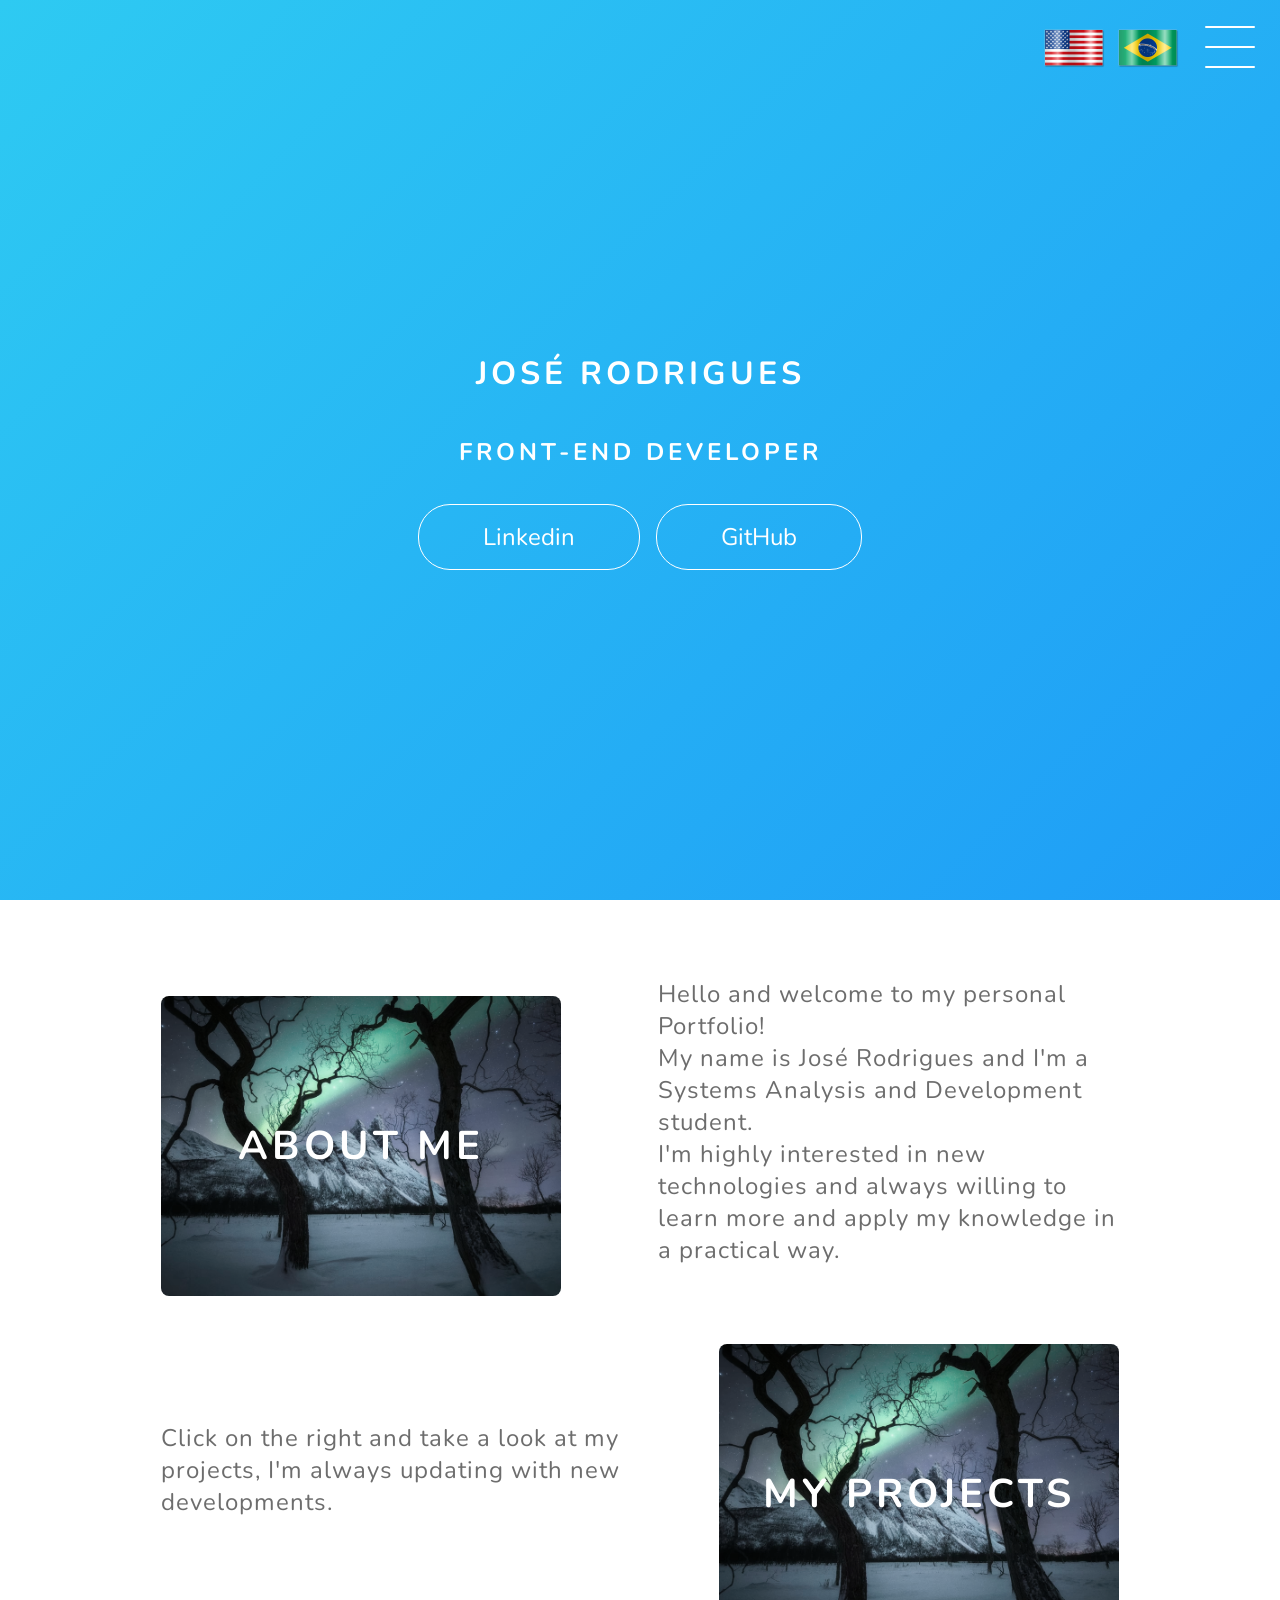
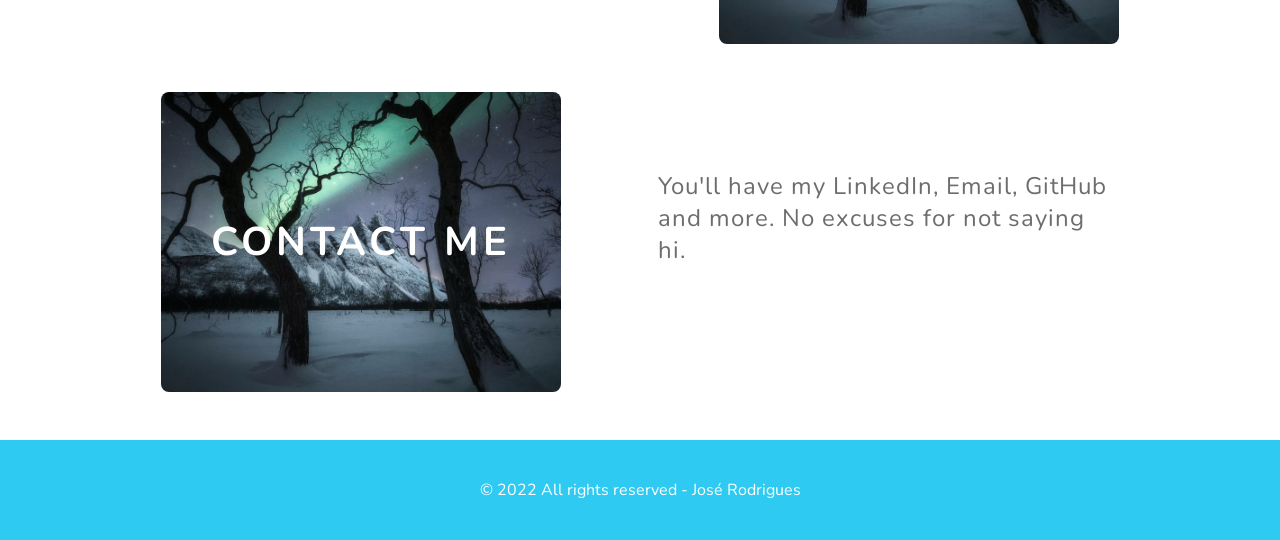
==== index.html @ 59eb00c1 "New icons added" ====
<!DOCTYPE html>
<html lang="pt-BR">
<head>
    <meta charset="UTF-8">
    <meta http-equiv="X-UA-Compatible" content="IE=edge">
    <meta name="viewport" content="width=device-width, initial-scale=1.0">
    <link rel="stylesheet" href="assets/css/styles.css">
    <title>José Rodrigues</title>
</head>
<body>
    <header class="header-wrapper">
            <div class="botoes-de-linguagem">
            <a id="botao-ingles" href="#"></a>
            <a id="botao-portugues" href="portugues.html"></a>
            </div>
            <div class="header">
            <div class="checkbox-container">
                <div class="checkbox-wrapper">
                    <input type="checkbox" id="toggle">
                    <label class="checkbox" for="toggle">
                        <div class="trace"></div>
                        <div class="trace"></div>
                        <div class="trace"></div>
                    </label>
                    <div class="menu"></div>
                    <nav class="menu-items">
                        <ul>
                            <li>
                                <a href="#"">Home</a>
                            </li>
                            <li>
                                <a href="#">About</a>
                            </li>
                            <li>
                                <a href="#">Projects</a>
                            </li>
                        </ul>
                    </nav>
                </div>
            </div>
        </div>
        <h1>José Rodrigues</h1>
        <h2>Front-end Developer</h2>
        <div class="social-media">
            <a href="https://www.linkedin.com/in/jos%C3%A9-rodrigues-dos-santos-neto-5b7430237/" target="_blank">Linkedin</a>
            <a href="https://github.com/jrs-neto" target="_blank">GitHub</a>
        </div>
    </header>
    <main class="container">
        <div class="card-container">
            <div class="card">
                <div class="card-wrapper">
                    <h2>About me</h2>
                    <p>A little bit about me</p>
                </div>
            </div>
            <div class="card-text">
                Hello and welcome to my personal Portfolio!<br>
                My name is José Rodrigues and I'm a Systems Analysis and Development student.<br>
                I'm highly interested in new technologies and always willing to learn more and apply my knowledge in a practical way.
            </div>
        </div>
        <div class="card-container">
            <div class="card-text">
                Click on the right and take a look at my projects, I'm always updating with new developments.
            </div>
            <div class="card">
                <div class="card-wrapper">
                    <h2>My projects</h2>
                    <p>Take a look at my projects</p>
                </div>
            </div>
        </div>
        <div class="card-container">
            <div class="card">
                <div class="card-wrapper">
                    <h2>Contact me</h2>
                    <p>Don't be shy contact me</p>
                </div>
            </div>
            <div class="card-text">
                You'll have my LinkedIn, Email, GitHub and more. No excuses for not saying hi.
            </div>
        </div>
    </main>
    <footer class="footer">
        © 2022 All rights reserved - José Rodrigues
    </footer>
</body>
</html>
---- assets/css/styles.css ----
@import url('https://fonts.googleapis.com/css2?family=Montserrat:wght@900&family=Nunito:wght@300&family=Open+Sans:ital,wght@0,400;0,700;1,400&family=Ubuntu:ital,wght@0,300;0,400;0,500;0,700;1,300;1,400;1,500;1,700&display=swap');

body {
    padding: 0;
    margin: 0;
    color: #ffffff;
    font-family: 'Nunito', sans-serif;
}
/* HEADER */
.header-wrapper {
    height: 100vh;
    width: 100%;
    background: linear-gradient(-45deg, #0539ca, #0F4FFB, #198DF8, #2ECAF2);
    background-size: 400% 400%;
    display: flex;
    flex-direction: column;
    align-items: center;
    justify-content: center;
    position: relative;
    animation: backgroundTransition 8s ease-in-out infinite;
}
/* Botões de linguagem */
.botoes-de-linguagem {
    width: auto;
    height: auto;
    position: absolute;
    display: flex;
    top: 16px;
    right: 100px;  
}
#botao-ingles {
background-image: url(../images/FlagOfUsa.png);
width: 64px;
height: 64px;
margin: 0 10px;
}
#botao-portugues {
background-image: url(../images/FlagOfBrazil.png);
width: 64px;
height: 64px;
}

h1 {
    text-transform: uppercase;
    letter-spacing: 4px;
}
h2 {
    text-transform: uppercase;
    letter-spacing: 4px;
}
.social-media {
    margin-top: 1rem;
    display: flex;
}
.social-media a {
    text-decoration: none;
    color: #ffffff;
    font-size: 24px;
    margin: 0 8px;
    padding: 1rem 4rem;
    border: 1px solid #ffffff;
    border-radius: 32px;
    min-width: 4rem;
    display: flex;
    justify-content: center;
    align-items: center;
    transition: 0.5s cubic-bezier(0.55, 0.025, 0.675, 0.97);
}
.social-media a:hover {
    color: #0F4FFB;
    background-color: #ffffff;
}
@keyframes backgroundTransition {
    0% {
        background-position: 0% 80%;
    }
    50% {
        background-position: 80% 100%;
    }
    100% {
        background-position: 0% 90%;
    }
}
/* MENU HAMBURGUER */
.checkbox-container {
    display: flex;
    justify-content: center;
    align-items: center;
    position: absolute;
    top: 0;
    right: 0;
    z-index: 999;
}
.checkbox {
    height: 100px;
    width: 100px;
    position: absolute;
    top: 0;
    right: 0;
    display: flex;
    justify-content: center;
    cursor: pointer;
    z-index: 9999;
    transition: 400ms ease-in-out 0s;
}
.checkbox .trace {
    width: 50px;
    height: 2px;
    background-color: #ffffff;
    position: absolute;
    border-radius: 4px;
    transition: 0.5s ease-in-out;
}
.checkbox .trace:nth-child(1){
    top: 26px;
    transform: rotate(0);
}
.checkbox .trace:nth-child(2){
    top: 46px;
    transform: rotate(0);
}
.checkbox .trace:nth-child(3){
    top: 66px;
    transform: rotate(0);
}
#toggle {
    display: none;
}
/* MENU */
.menu {
    position: absolute;
    top: 28px;
    right: 30px;
    background: transparent;
    height: 40px;
    width: 40px;
    border-radius: 50%;
    z-index: -1;
    transition: 400ms ease-in-out 0s;
}
.menu-items {
    position: fixed;
    top: 0;
    left: 0;
    width: 100%;
    height: 100vh;
    display: flex;
    justify-content: center;
    align-items: center;
    z-index: 2;
    opacity: 0;
    visibility: hidden;
    transition: 400ms ease-in-out 0s;
}
.menu-items ul {
    list-style-type: none;
}
.menu-items ul li a {
    margin: 10px 0;
    color: #0F4FFB;
    text-decoration: none;
    text-transform: uppercase;
    letter-spacing: 4px;
    font-size: 40px;
}
/* ANIMAÇÃO DO MENU */
#toggle:checked + .checkbox .trace:nth-child(1) {
    transform: rotate(45deg);
    background-color: #0F4FFB;
    top: 47px;
}
#toggle:checked + .checkbox .trace:nth-child(2) {
    transform: translate(-100px);
    width: 30px;
    visibility: hidden;
    opacity: 0;
}
#toggle:checked + .checkbox .trace:nth-child(3) {
    transform: rotate(-45deg);
    background-color: #0F4FFB;
    top: 48px;
}
#toggle:checked + .checkbox {
    background-color: white;
}
#toggle:checked ~ .menu {
    z-index: 1;
    top: -100vh;
    right: -50vw;
    width: 155vw;
    height: 250vh;
    background-color: #ffffff;
}
#toggle:checked ~ .menu-items {
    visibility: visible;
    opacity: 1;
}
/* CARDS STYLES */
.container {
    width: 100%;
    height: auto;
    display: flex;
    flex-direction: column;
    justify-content: space-evenly;
    align-items: center;
    margin: 3rem 0;
}
.card-container {
    display: flex;
    align-items: center;
    justify-content: space-evenly;
    width: 90%;
}
.card {
    height: 300px;
    width: 400px;
    border-radius: 8px;
    margin: 3rem 0 0 0;
    background-image: url(../images/landscape.avif);
    background-position: center;
    background-repeat: no-repeat;
    background-size: cover;
    display: flex;
    justify-content: center;
    align-items: center;
    filter: grayscale(0.5);
    color: #ffffff;
    cursor: pointer;
    transition: 0.3s;
}
.card-text {
    width: 40%;
/*     font-family: sans-serif; */
    letter-spacing: 1px;
    color: rgb(109, 109, 109);
    font-size: 1.5rem;
}
.card-wrapper {
    text-align: center;
    display: flex;
    flex-direction: column;
    justify-content: center;
    align-items: center;
    position: relative;
}
.card-wrapper::before{
    content: '';
    position: absolute;
    height: 100px;
    width: 100px;
    display: block;
    border: 1px solid #ffffff;
    opacity: 0;
    transition: 0.3s;
    border-radius: 8px;
}
.card-wrapper h2 {
    font-size: 40px;
    text-transform: uppercase;
    letter-spacing: 4px;
    margin: 0;
    transition: 0.3s;
}
.card-wrapper p {
    font-size: 0;
    visibility: hidden;
    opacity: 0;
    font-weight: bold;
    text-transform: uppercase;
    transition: 0.3s;
}
.card:hover > .card-wrapper::before {
    height: 250px;
    width: 350px;
    opacity: 1;
}
.card:hover > .card-wrapper p {
    font-size: 14px;
    opacity: 1;
    visibility: visible;
}
.card:hover {
    filter: unset;
}
/* FOOTER */
.footer {
    height: 100px;
    width: 100%;
    display: flex;
    justify-content: center;
    align-items: center;
    background-color: #2ECAF2;
}
/* RESPONSIVO */
@media (max-width: 800px) {
    .social-media {
        display: flex;
        flex-direction: column;
    }
    .container {
        margin-top: 0;
    }
    .card-container {
        flex-direction: column;
    }
    .container .card-container:nth-child(1),
    .container .card-container:nth-child(3) {
        flex-direction: column-reverse;
    }
    .card {
        height: 250px;
        width: 250px;
    }
    .card-text {
        width: 90%;
        margin-top: 2rem;
        text-align: center;
    }
    .card:hover > .card-wrapper::before {
        height: 190px;
        width: 190px;
    }
}
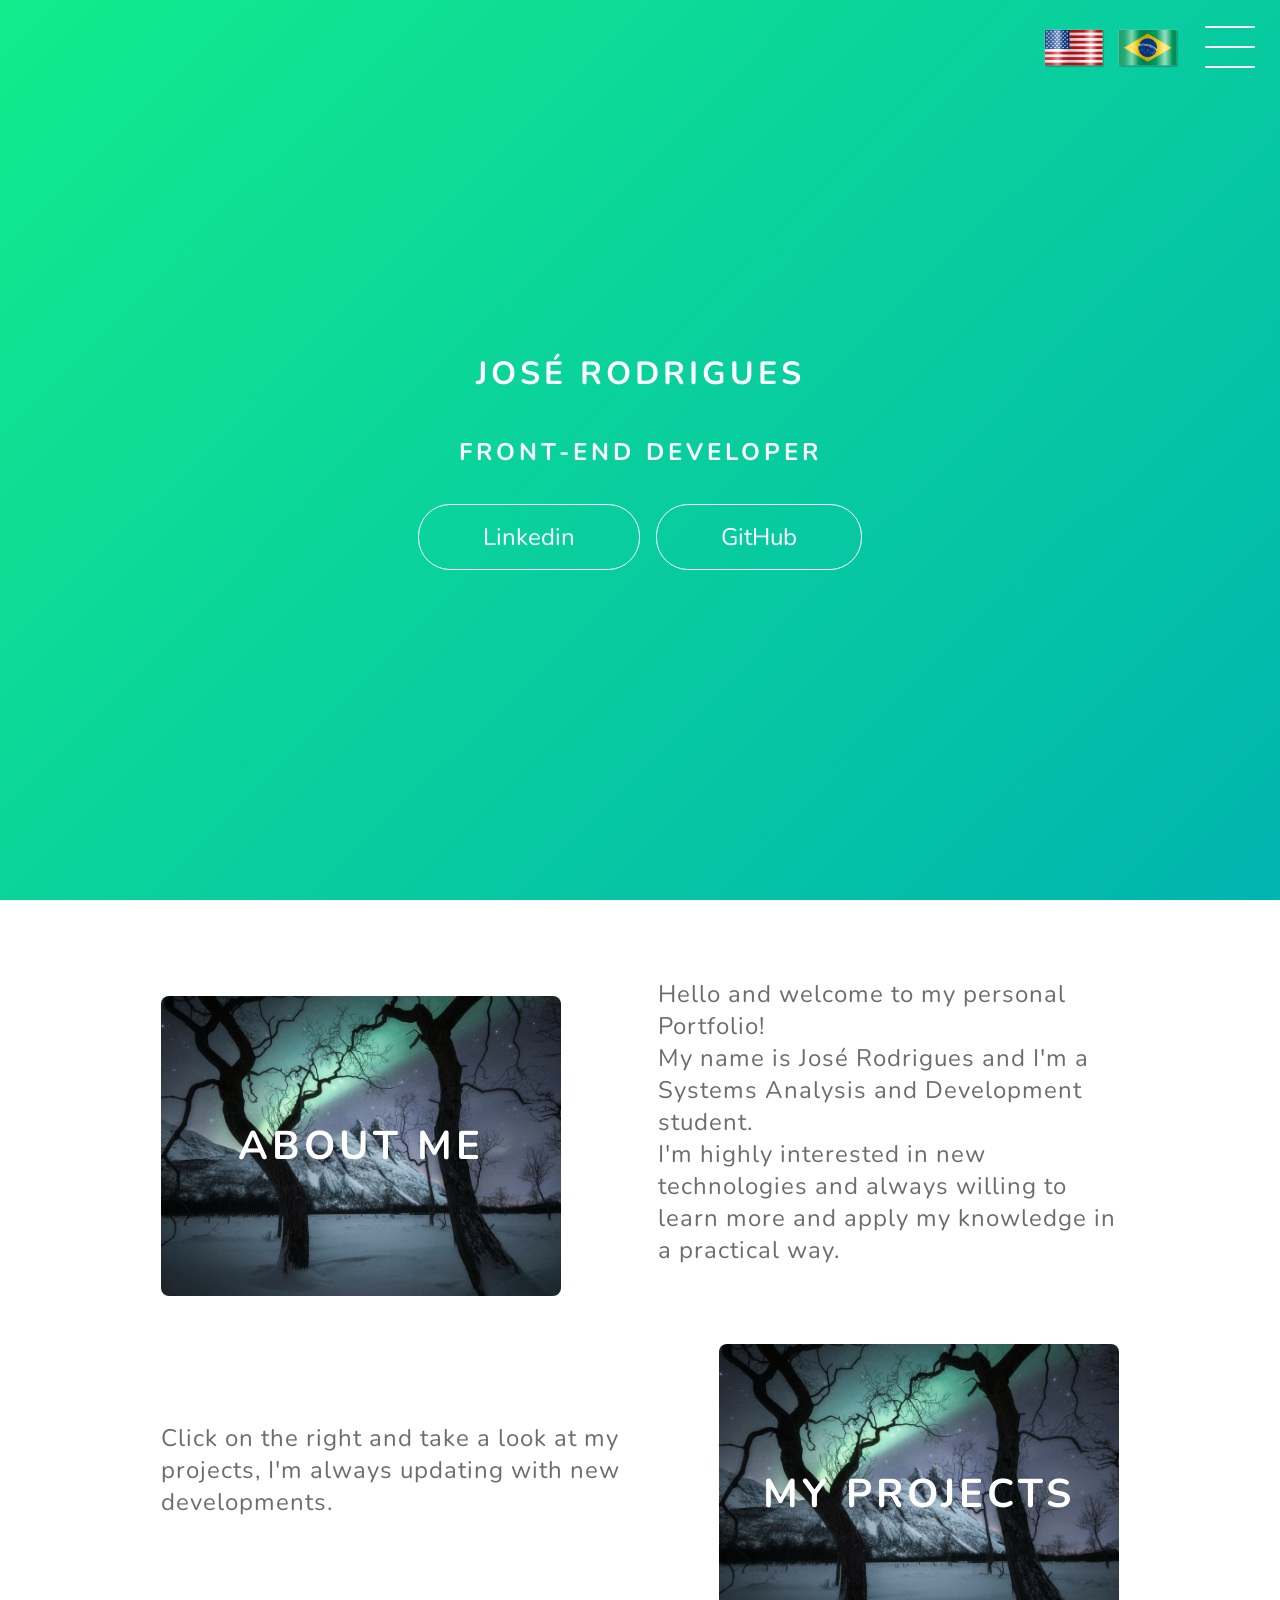
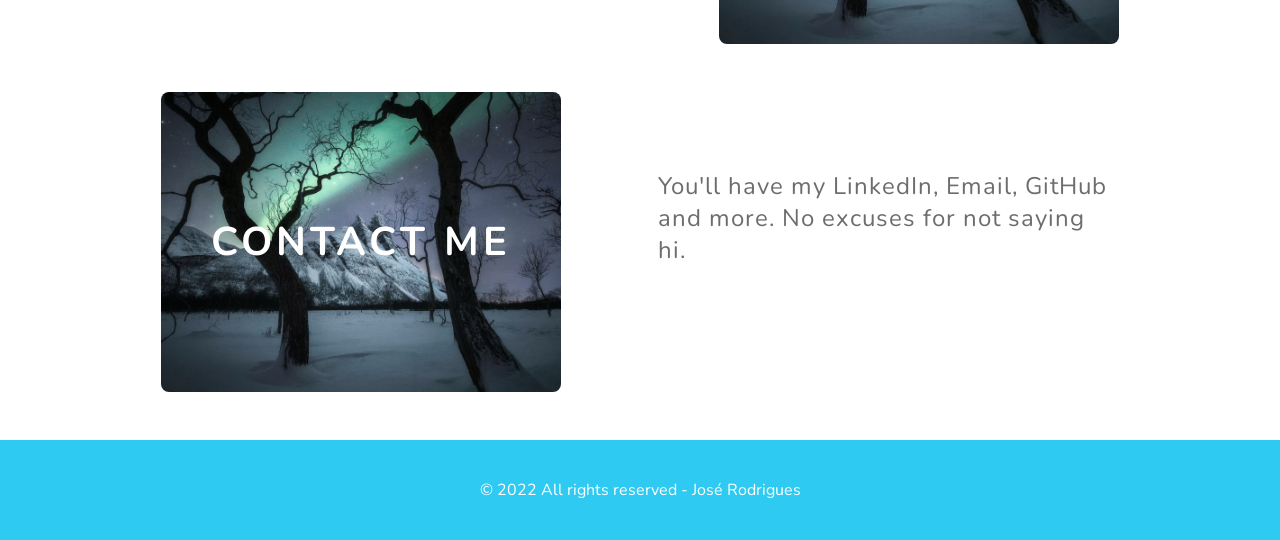
==== commit fa20c977: "New color" ====
--- a/index.html
+++ b/index.html
@@ -26,7 +26,7 @@
                     <nav class="menu-items">
                         <ul>
                             <li>
-                                <a href="#"">Home</a>
+                                <a href="#">Home</a>
                             </li>
                             <li>
                                 <a href="#">About</a>
@@ -75,7 +75,7 @@
             <div class="card">
                 <div class="card-wrapper">
                     <h2>Contact me</h2>
-                    <p>Don't be shy contact me</p>
+                    <p>Don't be shy and contact me</p>
                 </div>
             </div>
             <div class="card-text">
--- a/assets/css/styles.css
+++ b/assets/css/styles.css
@@ -10,7 +10,7 @@
 .header-wrapper {
     height: 100vh;
     width: 100%;
-    background: linear-gradient(-45deg, #0539ca, #0F4FFB, #198DF8, #2ECAF2);
+    background: linear-gradient(-45deg,  #120537, #003f7e, #0079ac, #00b4af, #12eb8c);
     background-size: 400% 400%;
     display: flex;
     flex-direction: column;
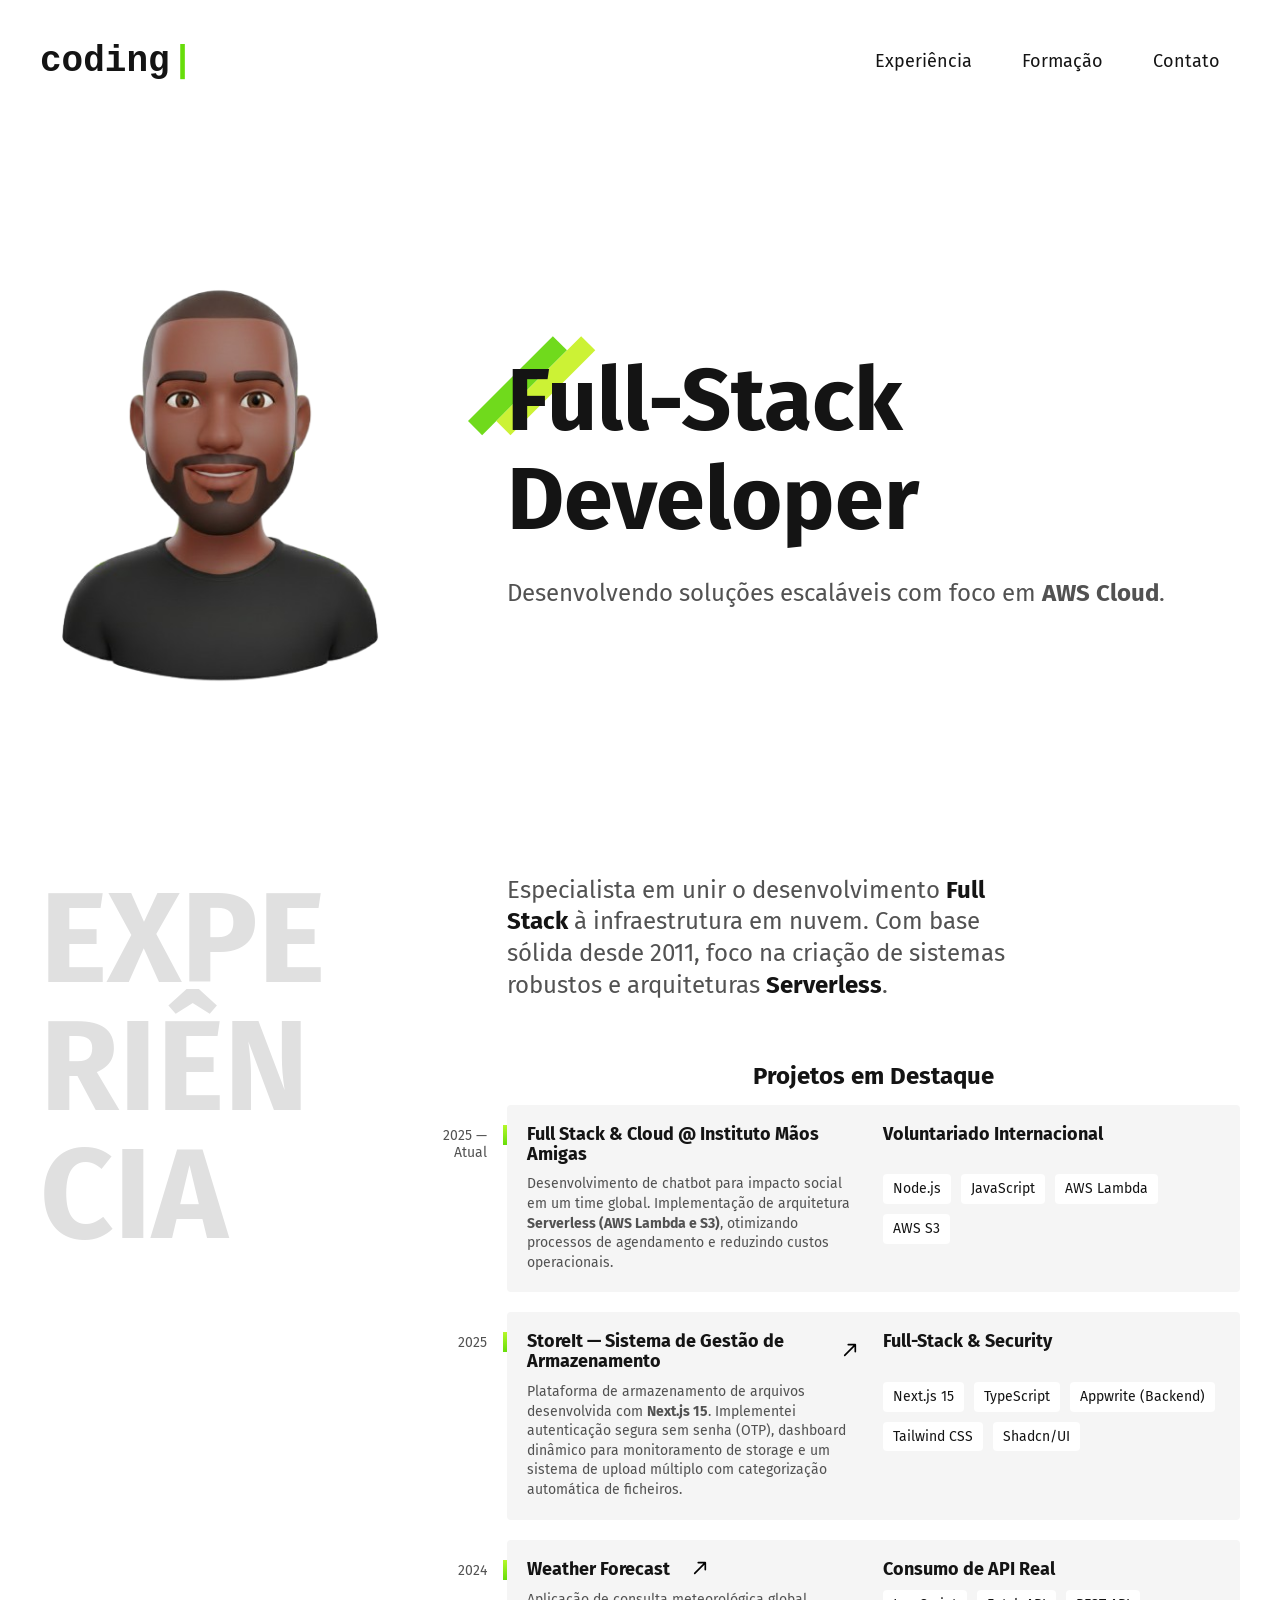
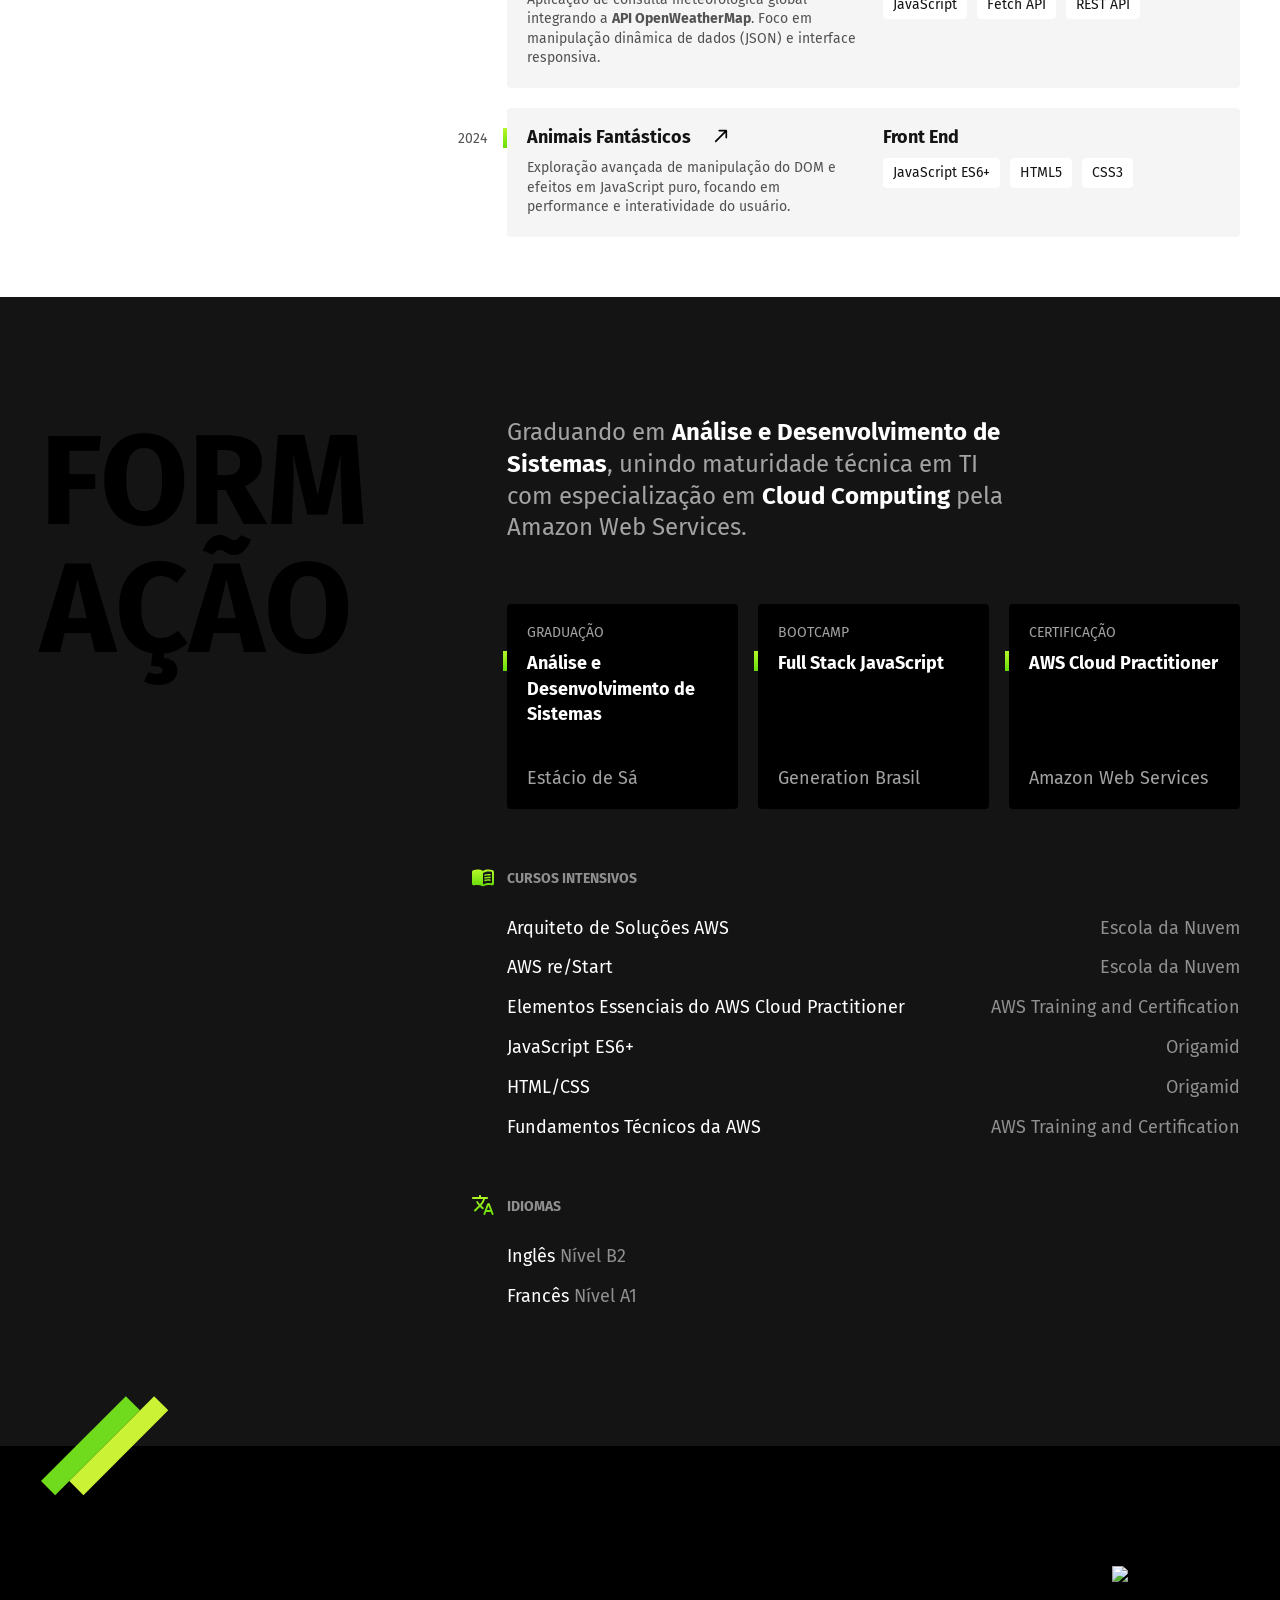
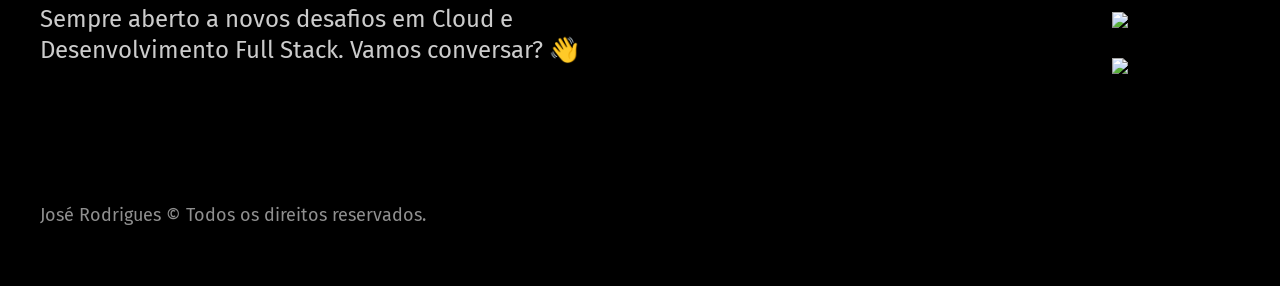
==== commit 32b9694b: "First commit" ====
--- a/index.html
+++ b/index.html
@@ -1,90 +1,189 @@
 <!DOCTYPE html>
-<html lang="pt-BR">
+<html lang="pt-br">
+
 <head>
-    <meta charset="UTF-8">
-    <meta http-equiv="X-UA-Compatible" content="IE=edge">
-    <meta name="viewport" content="width=device-width, initial-scale=1.0">
-    <link rel="stylesheet" href="assets/css/styles.css">
-    <title>José Rodrigues</title>
+  <meta charset="UTF-8">
+  <meta name="viewport" content="width=device-width, initial-scale=1.0">
+  <link rel="stylesheet" href="./css/style.css">
+  <meta name="description" content="Full-Stack Developer & Cloud Specialist">
+  <link rel="icon" href="./favicon.svg" type="image/svg+xml">
+  <link rel="preconnect" href="https://fonts.googleapis.com">
+  <link rel="preconnect" href="https://fonts.gstatic.com" crossorigin>
+  <link href="https://fonts.googleapis.com/css2?family=Fira+Sans:wght@400;700&display=swap" rel="stylesheet">
+  <title>José Rodrigues | Full-Stack & Cloud</title>
 </head>
+
 <body>
-    <header class="header-wrapper">
-            <div class="botoes-de-linguagem">
-            <a id="botao-ingles" href="#"></a>
-            <a id="botao-portugues" href="portugues.html"></a>
-            </div>
-            <div class="header">
-            <div class="checkbox-container">
-                <div class="checkbox-wrapper">
-                    <input type="checkbox" id="toggle">
-                    <label class="checkbox" for="toggle">
-                        <div class="trace"></div>
-                        <div class="trace"></div>
-                        <div class="trace"></div>
-                    </label>
-                    <div class="menu"></div>
-                    <nav class="menu-items">
-                        <ul>
-                            <li>
-                                <a href="#">Home</a>
-                            </li>
-                            <li>
-                                <a href="#">About</a>
-                            </li>
-                            <li>
-                                <a href="#">Projects</a>
-                            </li>
-                        </ul>
-                    </nav>
-                </div>
-            </div>
+  <header class="header">
+    <div id="typing-logo" class="logo-texto"></div>
+    <nav>
+      <ul class="header-menu">
+        <li><a href="#experiencia">Experiência</a></li>
+        <li><a href="#formacao">Formação</a></li>
+        <li><a href="#contato">Contato</a></li>
+      </ul>
+    </nav>
+  </header>
+
+  <main class="introducao">
+    <img src="./img/perfil.png" alt="José Rodrigues Neto" width="360" height="520">
+    <div>
+      <h1>Full-Stack<br>Developer</h1>
+      <p>Desenvolvendo soluções escaláveis com foco em <strong>AWS Cloud</strong>.</p>
+    </div>
+  </main>
+
+  <section class="experiencia" id="experiencia" aria-label="Experiência">
+    <h2 class="subtitulo">Experiência</h2>
+    <div>
+      <p class="experiencia-texto">
+        Especialista em unir o desenvolvimento <strong>Full Stack</strong> à infraestrutura em nuvem. Com base sólida
+        desde 2011, foco na criação de sistemas robustos e arquiteturas <strong>Serverless</strong>.
+      </p>
+
+      <h2 class="titulo-principal">Projetos em Destaque</h2>
+
+      <div class="projeto">
+        <span class="projeto-ano">2025 — Atual</span>
+        <h3 class="projeto-titulo">Full Stack & Cloud @ Instituto Mãos Amigas</h3>
+        <span class="projeto-titulo">Voluntariado Internacional</span>
+        <p class="projeto-texto">
+          Desenvolvimento de chatbot para impacto social em um time global. Implementação de arquitetura
+          <strong>Serverless (AWS Lambda e S3)</strong>, otimizando processos de agendamento e reduzindo custos
+          operacionais.
+        </p>
+        <ul class="projeto-habilidades">
+          <li>Node.js</li>
+          <li>JavaScript</li>
+          <li>AWS Lambda</li>
+          <li>AWS S3</li>
+        </ul>
+      </div>
+
+      <div class="projeto">
+        <span class="projeto-ano">2025</span>
+        <a class="botao seta" href="#" target="_blank">
+          <h3 class="projeto-titulo">StoreIt — Sistema de Gestão de Armazenamento</h3>
+        </a>
+        <span class="projeto-titulo">Full-Stack & Security</span>
+        <p class="projeto-texto">
+          Plataforma de armazenamento de arquivos desenvolvida com <strong>Next.js 15</strong>.
+          Implementei autenticação segura sem senha (OTP), dashboard dinâmico para monitoramento de storage e um sistema
+          de
+          upload múltiplo com categorização automática de ficheiros.
+        </p>
+        <ul class="projeto-habilidades">
+          <li>Next.js 15</li>
+          <li>TypeScript</li>
+          <li>Appwrite (Backend)</li>
+          <li>Tailwind CSS</li>
+          <li>Shadcn/UI</li>
+        </ul>
+      </div>
+
+      <div class="projeto">
+        <span class="projeto-ano">2024</span>
+        <a class="botao seta" href="https://jrs-neto.github.io/projects/weather-forecast/index.html" target="_blank">
+          <h3 class="projeto-titulo">Weather Forecast</h3>
+        </a>
+        <span class="projeto-titulo">Consumo de API Real</span>
+        <p class="projeto-texto">Aplicação de consulta meteorológica global integrando a <strong>API
+            OpenWeatherMap</strong>. Foco em manipulação dinâmica de dados (JSON) e interface responsiva.</p>
+        <ul class="projeto-habilidades">
+          <li>JavaScript</li>
+          <li>Fetch API</li>
+          <li>REST API</li>
+        </ul>
+      </div>
+
+      <div class="projeto">
+        <span class="projeto-ano">2024</span>
+        <a class="botao seta" href="https://jrs-neto.github.io/animais-fantasticos/" target="_blank">
+          <h3 class="projeto-titulo">Animais Fantásticos</h3>
+        </a>
+        <span class="projeto-titulo">Front End</span>
+        <p class="projeto-texto">Exploração avançada de manipulação do DOM e efeitos em JavaScript puro, focando em
+          performance e interatividade do usuário.</p>
+        <ul class="projeto-habilidades">
+          <li>JavaScript ES6+</li>
+          <li>HTML5</li>
+          <li>CSS3</li>
+        </ul>
+      </div>
+
+    </div>
+  </section>
+
+  <section class="formacao" id="formacao" aria-label="Formação">
+    <div class="formacao-container">
+      <h2 class="subtitulo">Formação</h2>
+      <div>
+        <p class="formacao-texto">
+          Graduando em <strong>Análise e Desenvolvimento de Sistemas</strong>, unindo maturidade técnica em TI com
+          especialização em <strong>Cloud Computing</strong> pela Amazon Web Services.
+        </p>
+
+        <ul class="faculdade-lista">
+          <li class="faculdade">
+            <span class="faculdade-tipo">Graduação</span>
+            <h3 class="faculdade-curso">Análise e Desenvolvimento de Sistemas</h3>
+            <span class="faculdade-instituicao">Estácio de Sá</span>
+          </li>
+          <li class="faculdade">
+            <span class="faculdade-tipo">Bootcamp</span>
+            <h3 class="faculdade-curso">Full Stack JavaScript</h3>
+            <span class="faculdade-instituicao">Generation Brasil</span>
+          </li>
+          <li class="faculdade">
+            <span class="faculdade-tipo">Certificação</span>
+            <h3 class="faculdade-curso">AWS Cloud Practitioner</h3>
+            <span class="faculdade-instituicao">Amazon Web Services</span>
+          </li>
+        </ul>
+
+        <div class="formacao-extra">
+          <div class="cursos">
+            <h3>Cursos Intensivos</h3>
+            <ul>
+              <li>Arquiteto de Soluções AWS <span>Escola da Nuvem</span></li>
+              <li>AWS re/Start <span>Escola da Nuvem</span></li>
+              <li>Elementos Essenciais do AWS Cloud Practitioner<span>AWS Training and Certification</span></li>
+              <li>JavaScript ES6+ <span>Origamid</span></li>
+              <li>HTML/CSS <span>Origamid</span></li>
+              <li>Fundamentos Técnicos da AWS<span>AWS Training and Certification</span></li>
+            </ul>
+          </div>
+
+          <div class="idiomas">
+            <h3>Idiomas</h3>
+            <ul>
+              <li>Inglês <span>Nível B2</span></li>
+              <li>Francês <span>Nível A1</span></li>
+            </ul>
+          </div>
         </div>
-        <h1>José Rodrigues</h1>
-        <h2>Front-end Developer</h2>
-        <div class="social-media">
-            <a href="https://www.linkedin.com/in/jos%C3%A9-rodrigues-dos-santos-neto-5b7430237/" target="_blank">Linkedin</a>
-            <a href="https://github.com/jrs-neto" target="_blank">GitHub</a>
-        </div>
-    </header>
-    <main class="container">
-        <div class="card-container">
-            <div class="card">
-                <div class="card-wrapper">
-                    <h2>About me</h2>
-                    <p>A little bit about me</p>
-                </div>
-            </div>
-            <div class="card-text">
-                Hello and welcome to my personal Portfolio!<br>
-                My name is José Rodrigues and I'm a Systems Analysis and Development student.<br>
-                I'm highly interested in new technologies and always willing to learn more and apply my knowledge in a practical way.
-            </div>
-        </div>
-        <div class="card-container">
-            <div class="card-text">
-                Click on the right and take a look at my projects, I'm always updating with new developments.
-            </div>
-            <div class="card">
-                <div class="card-wrapper">
-                    <h2>My projects</h2>
-                    <p>Take a look at my projects</p>
-                </div>
-            </div>
-        </div>
-        <div class="card-container">
-            <div class="card">
-                <div class="card-wrapper">
-                    <h2>Contact me</h2>
-                    <p>Don't be shy and contact me</p>
-                </div>
-            </div>
-            <div class="card-text">
-                You'll have my LinkedIn, Email, GitHub and more. No excuses for not saying hi.
-            </div>
-        </div>
-    </main>
-    <footer class="footer">
-        © 2022 All rights reserved - José Rodrigues
-    </footer>
+      </div>
+    </div>
+  </section>
+
+  <footer class="footer" id="contato">
+    <div class="footer-container">
+      <p class="footer-texto">Sempre aberto a novos desafios em Cloud e Desenvolvimento Full Stack. Vamos conversar? 👋
+      </p>
+      <ul class="footer-contato">
+        <li><a href="mailto:jrd.santosneto@gmail.com" target="_blank"><img
+              src="https://img.shields.io/badge/Gmail-D14836?style=for-the-badge&logo=gmail&logoColor=white"></a></li>
+        <li><a href="https://www.linkedin.com/in/jrodrigues-neto/" target="_blank"><img
+              src="https://img.shields.io/badge/linkedin-%230077B5.svg?style=for-the-badge&logo=linkedin&logoColor=white"></a>
+        </li>
+        <li><a href="https://github.com/jrs-neto" target="_blank"><img
+              src="https://img.shields.io/badge/github-%23121011.svg?style=for-the-badge&logo=github&logoColor=white"></a>
+        </li>
+      </ul>
+      <p class="footer-copy">José Rodrigues © Todos os direitos reservados.</p>
+    </div>
+  </footer>
+  <script src="./js/script.js"></script>
 </body>
-</html>
+
+</html>
--- a/css/style.css
+++ b/css/style.css
@@ -0,0 +1,6 @@
+@import "./global.css";
+@import "./header.css";
+@import "./introducao.css";
+@import "./experiencia.css";
+@import "./formacao.css";
+@import "./footer.css";
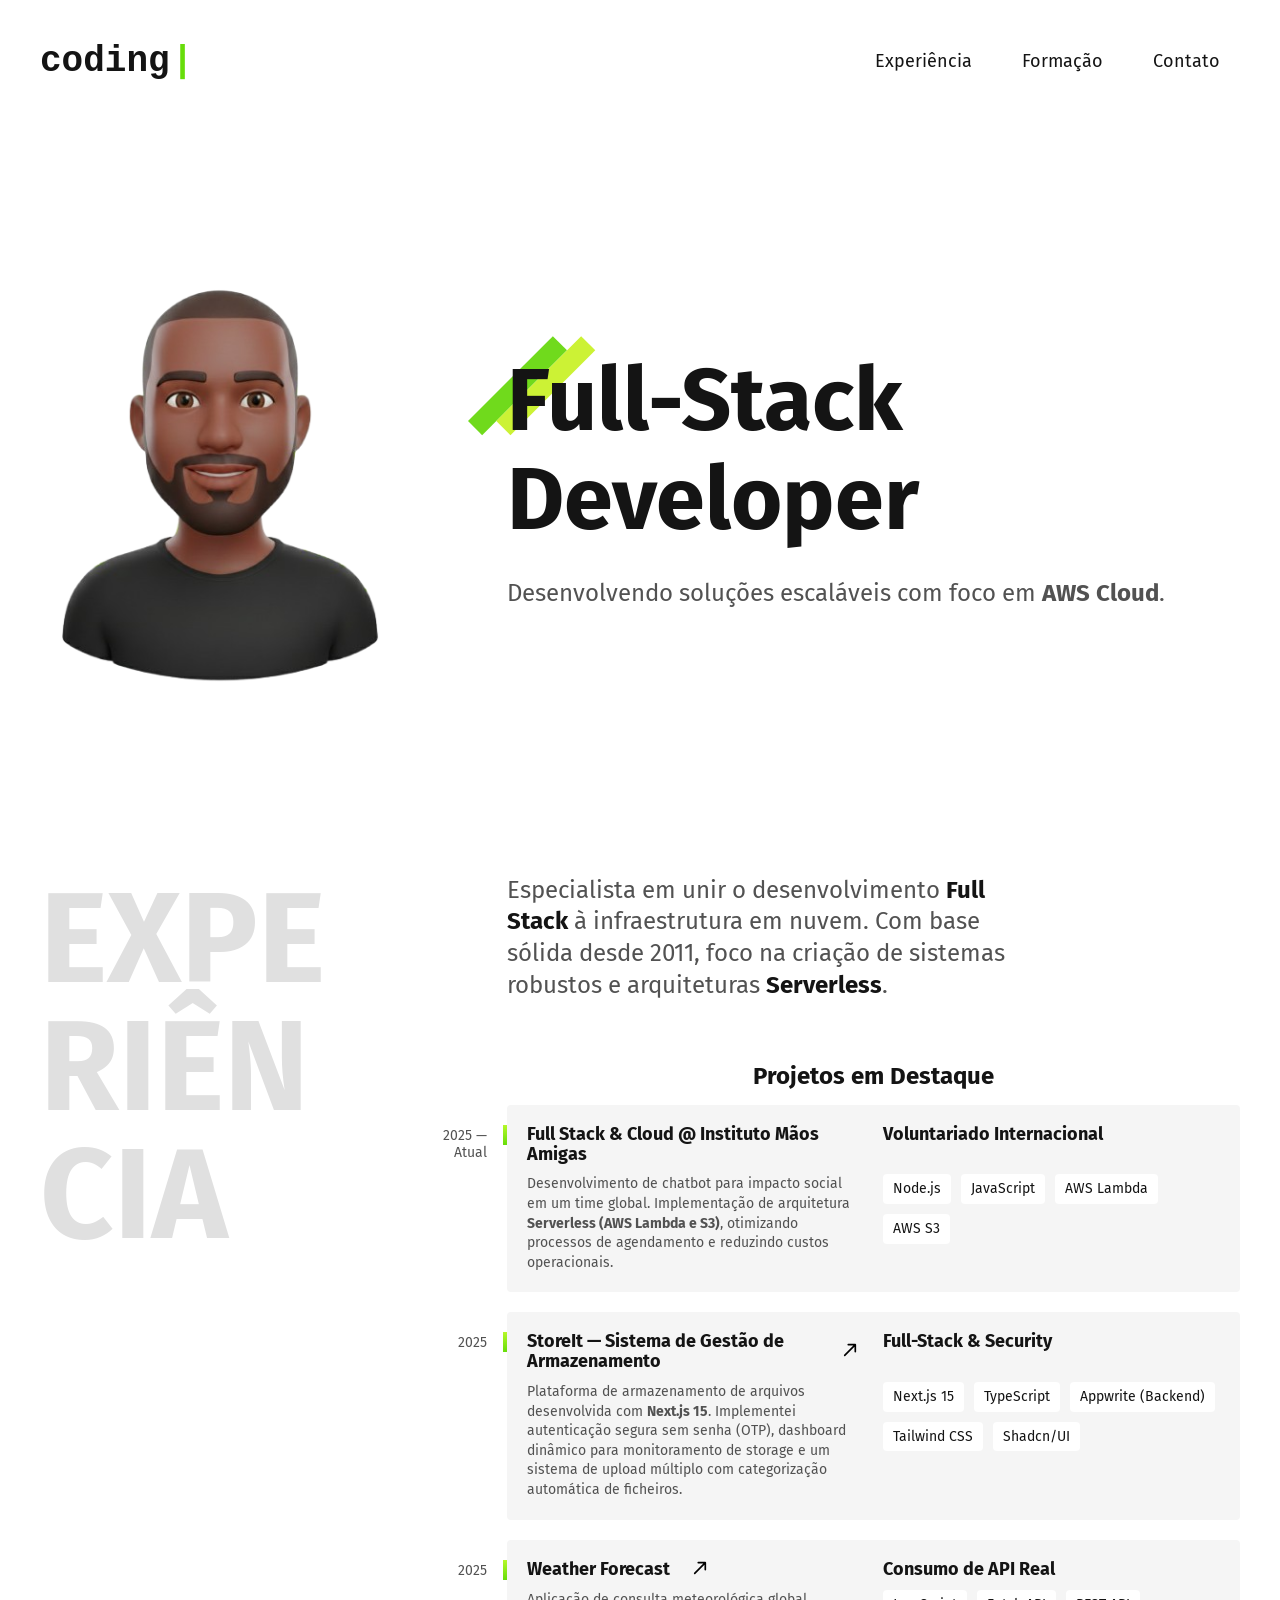
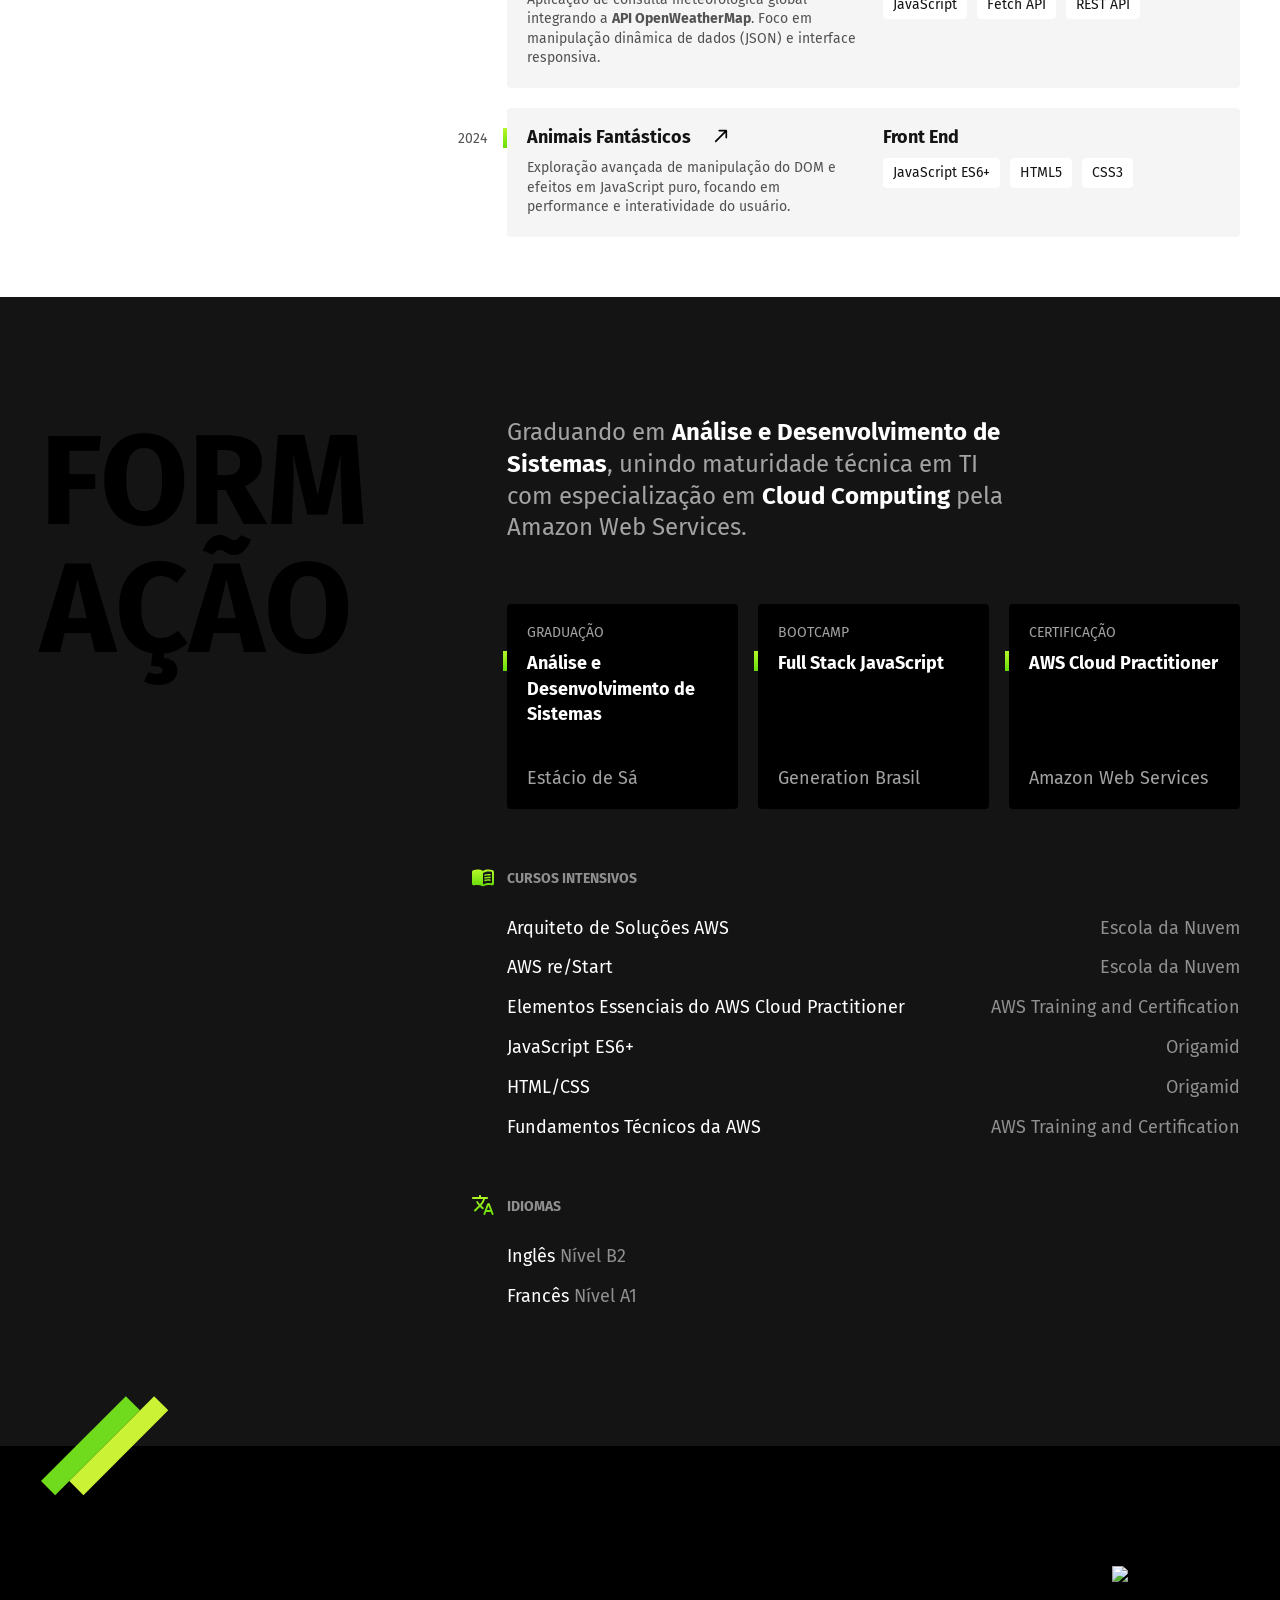
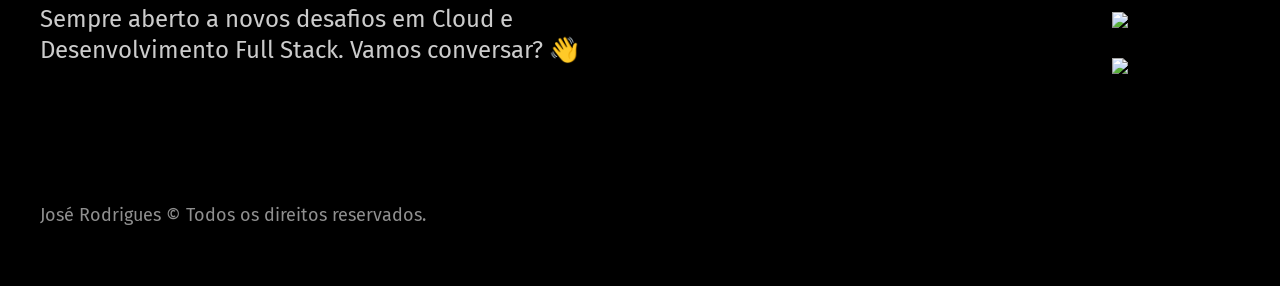
==== commit 928a639b: "Alteração do timeout" ====
--- a/index.html
+++ b/index.html
@@ -82,7 +82,7 @@
       </div>
 
       <div class="projeto">
-        <span class="projeto-ano">2024</span>
+        <span class="projeto-ano">2025</span>
         <a class="botao seta" href="https://jrs-neto.github.io/projects/weather-forecast/index.html" target="_blank">
           <h3 class="projeto-titulo">Weather Forecast</h3>
         </a>
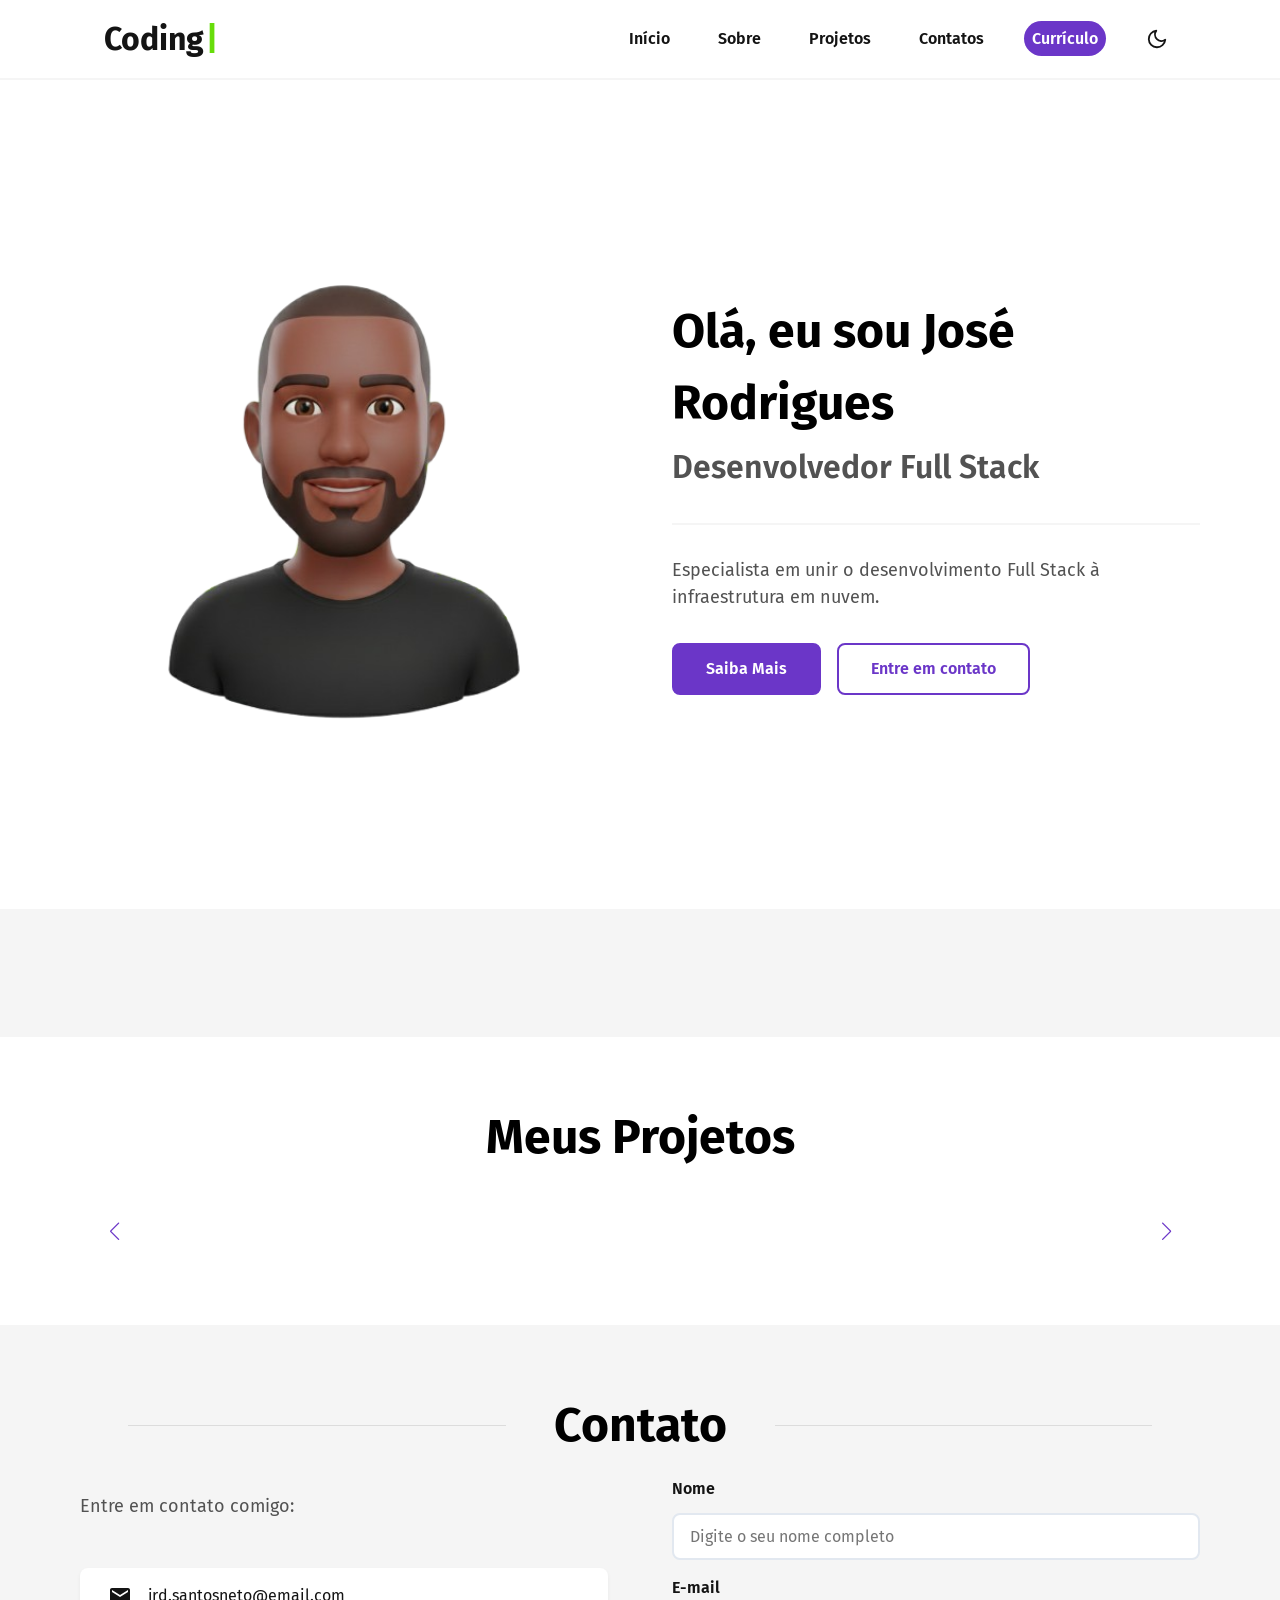
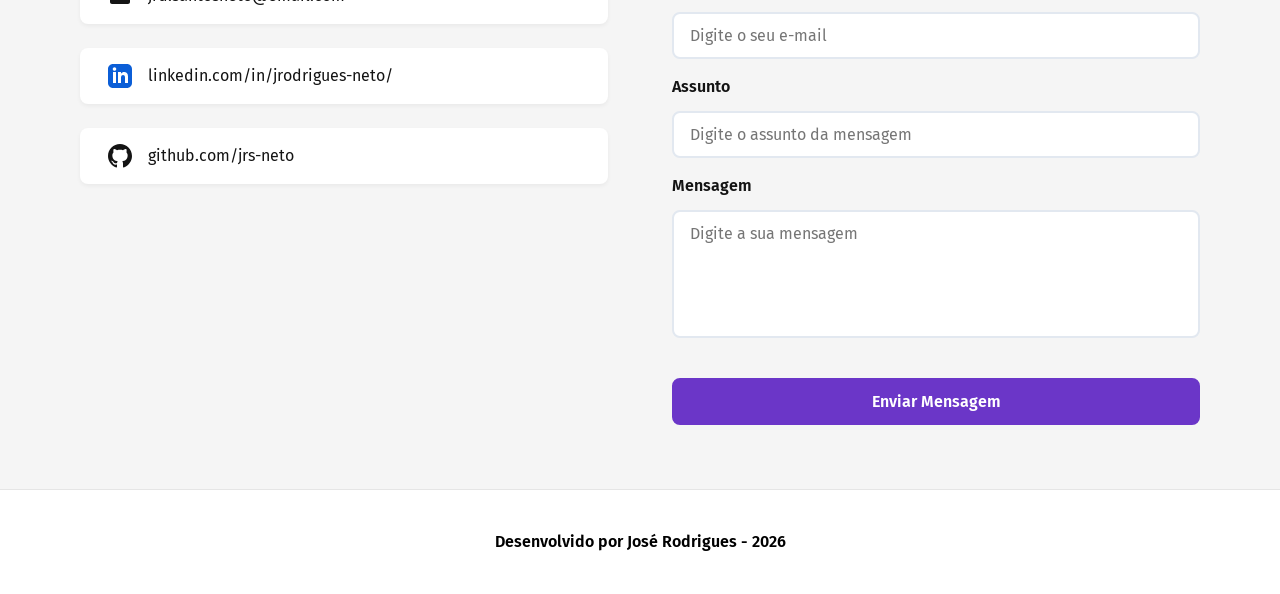
==== commit 1e2c49e1: "First commit" ====
--- a/index.html
+++ b/index.html
@@ -2,188 +2,179 @@
 <html lang="pt-br">
 
 <head>
+  <!-- Fontes do Google -->
+  <link rel="preconnect" href="https://fonts.googleapis.com">
+  <link rel="preconnect" href="https://fonts.gstatic.com" crossorigin>
+
+  <!-- Fonte do Google - Fira Sans -->
+  <link href="https://fonts.googleapis.com/css2?family=Fira+Sans:wght@400;500;600;700&display=swap" rel="stylesheet">
   <meta charset="UTF-8">
   <meta name="viewport" content="width=device-width, initial-scale=1.0">
-  <link rel="stylesheet" href="./css/style.css">
-  <meta name="description" content="Full-Stack Developer & Cloud Specialist">
-  <link rel="icon" href="./favicon.svg" type="image/svg+xml">
-  <link rel="preconnect" href="https://fonts.googleapis.com">
-  <link rel="preconnect" href="https://fonts.gstatic.com" crossorigin>
-  <link href="https://fonts.googleapis.com/css2?family=Fira+Sans:wght@400;700&display=swap" rel="stylesheet">
-  <title>José Rodrigues | Full-Stack & Cloud</title>
+  <meta name="author" content="José Rodrigues">
+  <meta name="description"
+    content="Portfólio do José Rodrigues, desenvolvedor Full Stack especializado em criar experiências digitais incríveis. Conheça meus projetos e entre em contato.">
+  <meta name="robots" content="index, follow">
+
+  <link rel="icon" type="image/svg+xml" href="./assets/img/favicon.svg">
+
+  <!-- SWIPER CSS -->
+  <link rel="stylesheet" href="https://cdn.jsdelivr.net/npm/swiper@11/swiper-bundle.min.css">
+
+  <!-- CSS Principal da Página -->
+  <link rel="stylesheet" href="./assets/css/style.css">
+  <title>Coding - José Rodrigues</title>
 </head>
 
 <body>
-  <header class="header">
-    <div id="typing-logo" class="logo-texto"></div>
-    <nav>
-      <ul class="header-menu">
-        <li><a href="#experiencia">Experiência</a></li>
-        <li><a href="#formacao">Formação</a></li>
-        <li><a href="#contato">Contato</a></li>
-      </ul>
-    </nav>
+  <!-- Cabeçalho da página -->
+  <header>
+    <div class="menu-content">
+      <!-- Título do Cabeçalho -->
+      <a href="index.html" id="titulo">Coding</a>
+
+      <!-- Menu de Navegação -->
+      <nav style="display: flex; align-items: center; gap: 1rem;">
+        <ul class="menu-list">
+          <li><a href="#hero">Início</a></li>
+          <li><a href="#about">Sobre</a></li>
+          <li><a href="#projects">Projetos</a></li>
+          <li><a href="#contact">Contatos</a></li>
+          <li><a href="https://drive.google.com/drive/folders/1D8wHplySJvqn6GL273GQbGKQfpA0LRTn?usp=sharing"
+              target="_blank" class="botao-nav">Currículo</a></li>
+        </ul>
+        <button id="themeToggle" class="theme-button" aria-label="Alternar Tema Escuro">
+          <svg xmlns="http://www.w3.org/2000/svg" width="22" height="22" viewBox="0 0 24 24" fill="none" stroke="currentColor" stroke-width="2" stroke-linecap="round" stroke-linejoin="round">
+            <path d="M21 12.79A9 9 0 1 1 11.21 3 7 7 0 0 0 21 12.79z"></path>
+          </svg>
+        </button>
+      </nav>
+    </div>
   </header>
 
-  <main class="introducao">
-    <img src="./img/perfil.png" alt="José Rodrigues Neto" width="360" height="520">
-    <div>
-      <h1>Full-Stack<br>Developer</h1>
-      <p>Desenvolvendo soluções escaláveis com foco em <strong>AWS Cloud</strong>.</p>
-    </div>
+  <!-- Seção Principal da página -->
+  <main>
+    <!-- Seção Hero -->
+    <section id="hero" class="section-container hero-container">
+
+      <!-- Imagem da Seçao Hero -->
+      <figure class="hero-image">
+        <img src="./assets/img/perfil.png" alt="Foto do autor do site">
+      </figure>
+
+      <!-- Boas Vindas -->
+      <article class="hero-content">
+        <h1>Olá, eu sou José Rodrigues</h1>
+        <h2>Desenvolvedor Full Stack</h2>
+        <hr class="hero-divider">
+        <p>Especialista em unir o desenvolvimento Full Stack à infraestrutura em nuvem.</p>
+
+        <div class="buttons-container">
+          <a href="#about" class="botao">Saiba Mais</a>
+          <a href="#contact" class="botao-outline">Entre em contato</a>
+        </div>
+      </article>
+
+    </section>
+
+
+    <!-- Seção About -->
+    <section id="about" class="section-container about-container">
+    </section>
+
+
+    <!-- Seção Projects -->
+    <section id="projects" class="section-container projects-container">
+
+      <h2>Meus Projetos</h2>
+
+      <!-- Swiper Container -->
+      <div class="swiper projects-swiper">
+        <div class="swiper-wrapper">
+
+        </div>
+
+        <!-- Botões de Navegação -->
+        <div class="swiper-button-next"></div>
+        <div class="swiper-button-prev"></div>
+
+        <!-- Paginação -->
+        <div class="swiper-pagination"></div>
+
+      </div>
+
+    </section>
+
+    <!-- Seção Contact -->
+    <section id="contact" class="section-container contact-container">
+
+      <h2 class="contact-title">Contato</h2>
+
+      <!-- Informações à Esquerda -->
+      <article class="contact-info">
+        <p class="contact-text">Entre em contato comigo:</p>
+
+        <div class="contact-buttons">
+          <a href="mailto:jrd.santosneto@email.com" class="contact-pill">
+            <svg xmlns="http://www.w3.org/2000/svg" viewBox="0 0 24 24" fill="currentColor">
+              <path
+                d="M20 4H4C2.9 4 2.01 4.9 2.01 6L2 18c0 1.1.9 2 2 2h16c1.1 0 2-.9 2-2V6c0-1.1-.9-2-2-2zm0 4l-8 5-8-5V6l8 5 8-5v2z" />
+            </svg>
+            <span>jrd.santosneto@email.com</span>
+          </a>
+          <a href="https://www.linkedin.com/in/jrodrigues-neto/" target="_blank" class="contact-pill">
+            <svg xmlns="http://www.w3.org/2000/svg" viewBox="0 0 24 24" fill="#0b5ed7">
+              <path
+                d="M19 0h-14c-2.761 0-5 2.239-5 5v14c0 2.761 2.239 5 5 5h14c2.762 0 5-2.239 5-5v-14c0-2.761-2.238-5-5-5zm-11 19h-3v-11h3v11zm-1.5-12.268c-.966 0-1.75-.79-1.75-1.764s.784-1.764 1.75-1.764 1.75.79 1.75 1.764-.783 1.764-1.75 1.764zm13.5 12.268h-3v-5.604c0-3.368-4-3.113-4 0v5.604h-3v-11h3v1.765c1.396-2.586 7-2.777 7 2.476v6.759z" />
+            </svg>
+            <span>linkedin.com/in/jrodrigues-neto/</span>
+          </a>
+          <a href="https://github.com/jrs-neto" target="_blank" class="contact-pill">
+            <svg xmlns="http://www.w3.org/2000/svg" viewBox="0 0 24 24" fill="currentColor">
+              <path
+                d="M12 0c-6.626 0-12 5.373-12 12 0 5.302 3.438 9.8 8.207 11.387.599.111.793-.261.793-.577v-2.234c-3.338.726-4.033-1.416-4.033-1.416-.546-1.387-1.333-1.756-1.333-1.756-1.089-.745.083-.729.083-.729 1.205.084 1.839 1.237 1.839 1.237 1.07 1.834 2.807 1.304 3.492.997.107-.775.418-1.305.762-1.604-2.665-.305-5.467-1.334-5.467-5.931 0-1.311.469-2.381 1.236-3.221-.124-.303-.535-1.524.117-3.176 0 0 1.008-.322 3.301 1.23.957-.266 1.983-.399 3.003-.404 1.02.005 2.047.138 3.006.404 2.291-1.552 3.297-1.23 3.297-1.23.653 1.653.242 2.874.118 3.176.77.84 1.235 1.911 1.235 3.221 0 4.609-2.807 5.624-5.479 5.921.43.372.823 1.102.823 2.222v3.293c0 .319.192.694.801.576 4.765-1.589 8.199-6.086 8.199-11.386 0-6.627-5.373-12-12-12z" />
+            </svg>
+            <span>github.com/jrs-neto</span>
+          </a>
+        </div>
+      </article>
+
+      <!-- Formulário à Direita -->
+      <form id="formulario" action="https://formsubmit.co/af1c8d2a54067294d71d9c19b5b7c2d2" method="POST">
+        <input type="hidden" name="_next" value="https://jrs-neto.github.io/portfolio-generation/success.html">
+        <input type="hidden" name="_captcha" value="false">
+
+        <label for="nome">Nome</label>
+        <input id="nome" name="nome" type="text" placeholder="Digite o seu nome completo">
+        <span id="erro-nome"></span>
+
+        <label for="email">E-mail</label>
+        <input id="email" name="email" type="text" placeholder="Digite o seu e-mail">
+        <span id="erro-email"></span>
+
+        <label for="assunto">Assunto</label>
+        <input id="assunto" name="assunto" type="text" placeholder="Digite o assunto da mensagem">
+        <span id="erro-assunto"></span>
+
+        <label for="mensagem">Mensagem</label>
+        <textarea id="mensagem" name="mensagem" placeholder="Digite a sua mensagem"></textarea>
+        <span id="erro-mensagem"></span>
+
+        <button class="botao" type="submit">Enviar Mensagem</button>
+      </form>
+
+    </section>
   </main>
 
-  <section class="experiencia" id="experiencia" aria-label="Experiência">
-    <h2 class="subtitulo">Experiência</h2>
-    <div>
-      <p class="experiencia-texto">
-        Especialista em unir o desenvolvimento <strong>Full Stack</strong> à infraestrutura em nuvem. Com base sólida
-        desde 2011, foco na criação de sistemas robustos e arquiteturas <strong>Serverless</strong>.
-      </p>
+  <!-- Rodapé da página -->
+  <footer>
+    Desenvolvido por José Rodrigues - 2026
+  </footer>
 
-      <h2 class="titulo-principal">Projetos em Destaque</h2>
+  <!-- SWIPER JS -->
+  <script src="https://cdn.jsdelivr.net/npm/swiper@11/swiper-bundle.min.js"></script>
 
-      <div class="projeto">
-        <span class="projeto-ano">2025 — Atual</span>
-        <h3 class="projeto-titulo">Full Stack & Cloud @ Instituto Mãos Amigas</h3>
-        <span class="projeto-titulo">Voluntariado Internacional</span>
-        <p class="projeto-texto">
-          Desenvolvimento de chatbot para impacto social em um time global. Implementação de arquitetura
-          <strong>Serverless (AWS Lambda e S3)</strong>, otimizando processos de agendamento e reduzindo custos
-          operacionais.
-        </p>
-        <ul class="projeto-habilidades">
-          <li>Node.js</li>
-          <li>JavaScript</li>
-          <li>AWS Lambda</li>
-          <li>AWS S3</li>
-        </ul>
-      </div>
-
-      <div class="projeto">
-        <span class="projeto-ano">2025</span>
-        <a class="botao seta" href="#" target="_blank">
-          <h3 class="projeto-titulo">StoreIt — Sistema de Gestão de Armazenamento</h3>
-        </a>
-        <span class="projeto-titulo">Full-Stack & Security</span>
-        <p class="projeto-texto">
-          Plataforma de armazenamento de arquivos desenvolvida com <strong>Next.js 15</strong>.
-          Implementei autenticação segura sem senha (OTP), dashboard dinâmico para monitoramento de storage e um sistema
-          de
-          upload múltiplo com categorização automática de ficheiros.
-        </p>
-        <ul class="projeto-habilidades">
-          <li>Next.js 15</li>
-          <li>TypeScript</li>
-          <li>Appwrite (Backend)</li>
-          <li>Tailwind CSS</li>
-          <li>Shadcn/UI</li>
-        </ul>
-      </div>
-
-      <div class="projeto">
-        <span class="projeto-ano">2025</span>
-        <a class="botao seta" href="https://jrs-neto.github.io/projects/weather-forecast/index.html" target="_blank">
-          <h3 class="projeto-titulo">Weather Forecast</h3>
-        </a>
-        <span class="projeto-titulo">Consumo de API Real</span>
-        <p class="projeto-texto">Aplicação de consulta meteorológica global integrando a <strong>API
-            OpenWeatherMap</strong>. Foco em manipulação dinâmica de dados (JSON) e interface responsiva.</p>
-        <ul class="projeto-habilidades">
-          <li>JavaScript</li>
-          <li>Fetch API</li>
-          <li>REST API</li>
-        </ul>
-      </div>
-
-      <div class="projeto">
-        <span class="projeto-ano">2024</span>
-        <a class="botao seta" href="https://jrs-neto.github.io/animais-fantasticos/" target="_blank">
-          <h3 class="projeto-titulo">Animais Fantásticos</h3>
-        </a>
-        <span class="projeto-titulo">Front End</span>
-        <p class="projeto-texto">Exploração avançada de manipulação do DOM e efeitos em JavaScript puro, focando em
-          performance e interatividade do usuário.</p>
-        <ul class="projeto-habilidades">
-          <li>JavaScript ES6+</li>
-          <li>HTML5</li>
-          <li>CSS3</li>
-        </ul>
-      </div>
-
-    </div>
-  </section>
-
-  <section class="formacao" id="formacao" aria-label="Formação">
-    <div class="formacao-container">
-      <h2 class="subtitulo">Formação</h2>
-      <div>
-        <p class="formacao-texto">
-          Graduando em <strong>Análise e Desenvolvimento de Sistemas</strong>, unindo maturidade técnica em TI com
-          especialização em <strong>Cloud Computing</strong> pela Amazon Web Services.
-        </p>
-
-        <ul class="faculdade-lista">
-          <li class="faculdade">
-            <span class="faculdade-tipo">Graduação</span>
-            <h3 class="faculdade-curso">Análise e Desenvolvimento de Sistemas</h3>
-            <span class="faculdade-instituicao">Estácio de Sá</span>
-          </li>
-          <li class="faculdade">
-            <span class="faculdade-tipo">Bootcamp</span>
-            <h3 class="faculdade-curso">Full Stack JavaScript</h3>
-            <span class="faculdade-instituicao">Generation Brasil</span>
-          </li>
-          <li class="faculdade">
-            <span class="faculdade-tipo">Certificação</span>
-            <h3 class="faculdade-curso">AWS Cloud Practitioner</h3>
-            <span class="faculdade-instituicao">Amazon Web Services</span>
-          </li>
-        </ul>
-
-        <div class="formacao-extra">
-          <div class="cursos">
-            <h3>Cursos Intensivos</h3>
-            <ul>
-              <li>Arquiteto de Soluções AWS <span>Escola da Nuvem</span></li>
-              <li>AWS re/Start <span>Escola da Nuvem</span></li>
-              <li>Elementos Essenciais do AWS Cloud Practitioner<span>AWS Training and Certification</span></li>
-              <li>JavaScript ES6+ <span>Origamid</span></li>
-              <li>HTML/CSS <span>Origamid</span></li>
-              <li>Fundamentos Técnicos da AWS<span>AWS Training and Certification</span></li>
-            </ul>
-          </div>
-
-          <div class="idiomas">
-            <h3>Idiomas</h3>
-            <ul>
-              <li>Inglês <span>Nível B2</span></li>
-              <li>Francês <span>Nível A1</span></li>
-            </ul>
-          </div>
-        </div>
-      </div>
-    </div>
-  </section>
-
-  <footer class="footer" id="contato">
-    <div class="footer-container">
-      <p class="footer-texto">Sempre aberto a novos desafios em Cloud e Desenvolvimento Full Stack. Vamos conversar? 👋
-      </p>
-      <ul class="footer-contato">
-        <li><a href="mailto:jrd.santosneto@gmail.com" target="_blank"><img
-              src="https://img.shields.io/badge/Gmail-D14836?style=for-the-badge&logo=gmail&logoColor=white"></a></li>
-        <li><a href="https://www.linkedin.com/in/jrodrigues-neto/" target="_blank"><img
-              src="https://img.shields.io/badge/linkedin-%230077B5.svg?style=for-the-badge&logo=linkedin&logoColor=white"></a>
-        </li>
-        <li><a href="https://github.com/jrs-neto" target="_blank"><img
-              src="https://img.shields.io/badge/github-%23121011.svg?style=for-the-badge&logo=github&logoColor=white"></a>
-        </li>
-      </ul>
-      <p class="footer-copy">José Rodrigues © Todos os direitos reservados.</p>
-    </div>
-  </footer>
-  <script src="./js/script.js"></script>
+  <!-- Script JavaScript principal da página -->
+  <script src="./assets/js/script.js"></script>
 </body>
 
 </html>
--- a/assets/css/style.css
+++ b/assets/css/style.css
@@ -0,0 +1,1090 @@
+/* Reset do Navegador */
+* {
+  margin: 0;
+  padding: 0;
+  box-sizing: border-box;
+  font-family: 'Fira Sans', sans-serif;
+  font-weight: 400;
+  text-decoration: none;
+  outline: none;
+}
+
+/* Variáveis */
+:root {
+    /* Cores Principais - Origamid Base */
+    --bg-main: #ffffff;
+    --bg-secondary: #f5f5f5;
+    --text-main: #141414;
+    --text-secondary: #525252;
+    --accent: #67dd0a;
+    --accent-hover: #5ac409;
+    --black: #000000;
+    --white: #ffffff;
+ 
+    /* Sombras Modernas */
+    --shadow-sm: 0 2px 4px rgba(0, 0, 0, 0.05);
+    --shadow-md: 0 4px 6px rgba(0, 0, 0, 0.05);
+    --shadow-lg: 0 10px 20px rgba(0, 0, 0, 0.08);
+ 
+    /* Espaçamentos */
+    --spacing-xs: 0.5rem;
+    --spacing-sm: 1rem;
+    --spacing-md: 1.5rem;
+    --spacing-lg: 2rem;
+    --spacing-xl: 3rem;
+    --spacing-2xl: 4rem;
+ 
+    /* Tamanhos de Fonte */
+    --text-sm: 0.875rem;
+    --text-base: 1rem;
+    --text-lg: 1.125rem;
+    --text-xl: 1.5rem;
+    --text-2xl: 2rem;
+    --text-3xl: 3rem;
+    --text-4xl: 4rem;
+ 
+    /* Border Radius */
+    --radius-sm: 0.25rem;
+    --radius-md: 0.5rem;
+    --radius-lg: 1rem;
+    --radius-xl: 2rem;
+    --radius-full: 50%;
+ 
+    /* Animação Padrão */
+    --transition-default: all 0.3s ease;
+}
+
+/* Configurações Básicas */
+
+html {
+  scroll-behavior: smooth;
+}
+
+body {
+  display: flex;
+  flex-direction: column;
+  min-height: 100vh;
+  background-color: var(--bg-main);
+  line-height: 1.5;
+  color: var(--text-main);
+}
+
+main {
+  flex: 1;
+}
+
+/* Seções - Base Comum */
+
+.section-container {
+  width: 100%;
+  padding: var(--spacing-2xl) max(var(--spacing-md), calc(50% - 35rem));
+  scroll-margin-top: 6rem;
+}
+
+#hero, #projects { background-color: var(--bg-main); }
+#about, #contact { background-color: var(--bg-secondary); }
+
+/* Botões */
+
+.buttons-container {
+  display: flex;
+  gap: var(--spacing-sm);
+}
+
+.botao, .botao-outline {
+  display: inline-block;
+  padding: 0.75rem 2rem;
+  border: 0.15rem solid transparent;
+  border-radius: var(--radius-md);
+  font-size: var(--text-base);
+  font-weight: 600;
+  text-align: center;
+  cursor: pointer;
+  transition: var(--transition-default);
+}
+
+.botao {
+  border-color: #6b36c8;
+  background-color: #6b36c8;
+  color: #ffffff;
+}
+
+.botao:hover {
+  background-color: #441f88;
+  border-color: #441f88;
+  box-shadow: var(--shadow-md);
+  transform: translateY(-2px);
+  color: #ffffff;
+}
+
+.botao-outline {
+  border-color: #6b36c8;
+  background-color: transparent;
+  color: #6b36c8;
+}
+
+.botao-outline:hover {
+  background-color: #6b36c8;
+  color: #ffffff;
+  transform: translateY(-2px);
+}
+
+.botao-nav {
+  background-color: #6b36c8;
+  color: #ffffff !important;
+  border-radius: 2rem;
+  padding: 0.5rem 1.5rem;
+  font-weight: 600;
+  transition: var(--transition-default);
+}
+
+.botao-nav:hover {
+  background-color: #512da8;
+  transform: translateY(-2px);
+}
+
+header nav .botao-nav::after {
+  display: none;
+}
+
+/* Botões pequenos - Card Projetos */
+
+.botao.botao-sm,.botao-outline.botao-sm {
+  min-width: 6rem;
+  padding: 0.25rem var(--spacing-sm);
+  border-width: 0.125rem;
+  border-radius: 0.25rem;
+  font-size: var(--text-sm);
+}
+
+/* Seção Header - Cabeçalho e Menu */
+
+header {
+  position: sticky;
+  top: 0;
+  z-index: 1000;
+  width: 100%;
+  height: 5rem;
+  border-bottom: 2px solid var(--bg-secondary);
+  background-color: var(--bg-main);
+  backdrop-filter: blur(8px);
+}
+
+.theme-button {
+  background: none;
+  border: none;
+  cursor: pointer;
+  color: var(--text-main);
+  display: flex;
+  align-items: center;
+  justify-content: center;
+  padding: 0.5rem;
+  margin-left: var(--spacing-sm);
+  border-radius: var(--radius-full);
+  transition: var(--transition-default);
+}
+
+.theme-button:hover {
+  background: var(--bg-secondary);
+  color: #8c5cdb;
+}
+
+header a {
+  font-weight: 600;
+  color: var(--text-main);
+  transition: color 0.3s ease;
+  position: relative;
+}
+
+header nav a::after {
+  content: "";
+  display: block;
+  height: 2px;
+  width: 0%;
+  background: var(--black);
+  transition: width 0.3s ease;
+  position: absolute;
+  bottom: -4px;
+  left: 0;
+}
+
+header nav a:hover::after {
+  width: 100%;
+}
+
+#titulo {
+  font-size: var(--text-2xl);
+  font-weight: 700;
+  position: relative;
+}
+
+#titulo::after {
+  content: '|';
+  color: var(--accent);
+  margin-left: 2px;
+  animation: blink 0.75s step-end infinite;
+}
+
+@keyframes blink {
+  50% { opacity: 0; }
+}
+
+.menu-content {
+  display: flex;
+  justify-content: space-between;
+  align-items: center;
+  max-width: 70rem;
+  height: 100%;
+  margin: 0 auto;
+  padding: 0 var(--spacing-md);
+}
+
+.menu-list {
+  display: flex;
+  gap: var(--spacing-lg);
+  list-style: none;
+}
+
+.menu-list a { 
+  padding: var(--spacing-xs);
+}
+
+/* Seção Hero */
+
+.hero-container {
+  display: flex;
+  align-items: center;
+  gap: var(--spacing-2xl);
+  min-height: calc(100vh - 5rem);
+}
+
+.hero-content {
+  display: flex;
+  flex: 1;
+  flex-direction: column;
+}
+
+.hero-content h1 {
+  font-size: var(--text-3xl);
+  font-weight: 700;
+  color: var(--black);
+  margin-bottom: 0.25rem;
+}
+
+.hero-content h2 {
+  font-size: var(--text-2xl);
+  font-weight: 600;
+  color: var(--text-secondary);
+}
+
+.hero-divider {
+  border: none;
+  height: 2px;
+  background-color: var(--bg-secondary);
+  margin: var(--spacing-lg) 0;
+  width: 100%;
+}
+
+.hero-content p {
+  font-size: var(--text-lg);
+  color: var(--text-secondary);
+  margin-bottom: var(--spacing-lg);
+}
+
+.hero-image {
+  display: flex;
+  flex: 1;
+  justify-content: center;
+}
+
+.hero-image img {
+  width: 100%;
+  max-width: 25rem;
+  height: auto;
+  object-fit: contain;
+}
+
+/* Animação Flutuante */
+
+@keyframes float {
+
+  0%,
+  100% {
+  transform: translateY(0);
+  }
+
+  50% {
+  transform: translateY(-1.25rem);
+  }
+}
+
+/* Usa animação */
+.float-animation {
+  animation: float 3s ease-in-out infinite;
+}
+
+/* About */
+
+.about-container {
+  display: flex;
+  flex-direction: column;
+  align-items: center;
+  justify-content: center;
+  text-align: center;
+  width: 100%;
+}
+
+.about-content {
+  display: grid;
+  grid-template-columns: 1fr auto;
+  grid-template-rows: auto 1fr;
+  column-gap: var(--spacing-2xl);
+  row-gap: 0;
+  width: 100%;
+  align-items: start;
+}
+
+.about-title {
+  display: flex;
+  align-items: center;
+  justify-content: center;
+  white-space: nowrap;
+  margin-bottom: var(--spacing-xl);
+  font-size: var(--text-3xl);
+  font-weight: 700;
+  color: var(--black);
+  grid-column: 1 / -1;
+  width: 100%;
+}
+
+.about-title::before,
+.about-title::after,
+.contact-title::before,
+.contact-title::after {
+  content: "";
+  flex: 1;
+  height: 1px;
+  background-color: rgba(0, 0, 0, 0.1);
+  margin: 0 var(--spacing-xl);
+}
+
+.projects-container h2,
+.contact-info h2 {
+  margin-bottom: var(--spacing-md);
+  font-size: var(--text-3xl);
+  font-weight: 700;
+  color: var(--black);
+}
+
+.about-text {
+  margin: 0 0 0;
+  font-size: var(--text-base);
+  color: var(--text-secondary);
+  line-height: 1.7;
+  text-align: left;
+}
+
+.about-side {
+  display: flex;
+  flex-direction: column;
+  align-items: center;
+  gap: var(--spacing-lg);
+}
+
+.data-container {
+  display: flex;
+  justify-content: center;
+  gap: var(--spacing-xl);
+  margin-bottom: 0;
+}
+
+.data-item {
+  display: flex;
+  flex-direction: column;
+  align-items: center;
+}
+
+.data-number {
+  font-size: var(--text-2xl);
+  font-weight: 700;
+  text-align: center;
+  color: #6b36c8;
+}
+
+.data-label {
+  font-size: var(--text-base);
+  text-align: center;
+  color: var(--text-secondary);
+  font-weight: 600;
+}
+
+.about-buttons {
+  display: flex;
+  flex-direction: column;
+  align-items: stretch;
+  gap: var(--spacing-sm);
+  width: 100%;
+}
+
+/* Projects */
+
+.projects-container {
+  scroll-margin-top: 3rem;
+  text-align: center;
+}
+
+.projects-swiper {
+  position: relative;
+  width: 100%;
+  padding: var(--spacing-sm) var(--spacing-xl) var(--spacing-xl);
+  overflow: hidden;
+}
+
+/* Card Projetos */
+
+.project-card {
+  display: flex;
+  flex-direction: column;
+  width: 100%;
+  height: 100%;
+  border: 0.15rem solid var(--bg-secondary);
+  border-radius: var(--radius-lg);
+  background-color: var(--bg-main);
+  box-shadow: var(--shadow-sm);
+  overflow: hidden;
+  transition: var(--transition-default);
+}
+
+.project-card:hover {
+  box-shadow: var(--shadow-lg);
+}
+
+.project-image {
+  display: flex;
+  justify-content: center;
+  align-items: center;
+  width: 100%;
+  height: 10rem;
+  background: linear-gradient(135deg, var(--bg-secondary) 0%, var(--bg-secondary) 100%);
+}
+
+.project-image img {
+  width: 75%;
+  height: 75%;
+  max-width: 7rem;
+  max-height: 7rem;
+  object-fit: contain;
+  transition: transform 0.3s ease;
+}
+
+.project-content {
+  display: flex;
+  flex: 1;
+  flex-direction: column;
+  padding: var(--spacing-md);
+  text-align: left;
+}
+
+.project-content h3 {
+  margin-bottom: 0.75rem;
+  font-size: var(--text-lg);
+  font-weight: 700;
+}
+
+.project-content p {
+  flex: 1;
+  margin-bottom: var(--spacing-sm);
+  font-size: var(--text-base);
+  color: var(--text-secondary)
+}
+
+.project-tags {
+  display: flex;
+  flex-wrap: wrap;
+  gap: var(--spacing-xs)
+}
+
+.tag {
+  padding: 0.375rem 0.75rem;
+  border-radius: var(--radius-sm);
+  background-color: var(--bg-secondary);
+  font-size: var(--text-sm);
+  font-weight: 600;
+  color: var(--black);
+}
+
+.project-buttons {
+  display: flex;
+  justify-content: center;
+  align-items: center;
+  gap: 0.75rem;
+  margin-top: var(--spacing-sm);
+}
+
+/* Configuração do Swiper */
+
+.swiper-wrapper {
+    align-items: stretch;
+}
+
+.swiper-slide {
+    display: flex;
+    height: auto;
+}
+
+/* Botões do Swiper (navegação) */
+.swiper-button-next,
+.swiper-button-prev {
+    width: 3rem;
+    height: 3rem;
+}
+
+.swiper-button-next:after,
+.swiper-button-prev:after {
+    font-size: var(--text-lg);
+    color: #6b36c8;
+}
+
+.swiper-button-next:hover:after,
+.swiper-button-prev:hover:after {
+    color: #512da8;
+}
+
+/* Indicadores de paginação */
+.swiper-pagination-bullet {
+    width: 0.75rem;
+    height: 0.75rem;
+    background-color: var(--bg-secondary);
+    opacity: 1;
+}
+
+.swiper-pagination-bullet-active {
+    width: var(--spacing-lg);
+    border-radius: var(--radius-sm);
+    background-color: #6b36c8;
+}
+
+/* Seção de Contato */
+
+.contact-container {
+  display: grid;
+  grid-template-columns: 1fr 1fr;
+  align-items: start;
+  column-gap: var(--spacing-2xl);
+  row-gap: var(--spacing-sm);
+  width: 100%;
+}
+
+.contact-info {
+  width: 100%;
+  padding-top: var(--spacing-sm);
+}
+
+.contact-title {
+  grid-column: 1 / -1;
+  display: flex;
+  align-items: center;
+  justify-content: center;
+  white-space: nowrap;
+  margin-bottom: 0;
+  font-size: var(--text-3xl);
+  font-weight: 700;
+  color: var(--black);
+  width: 100%;
+}
+
+.contact-text {
+  text-align: left;
+  margin-bottom: var(--spacing-xl);
+  font-size: var(--text-lg);
+  color: var(--text-secondary);
+}
+
+.contact-buttons {
+  display: flex;
+  flex-direction: column;
+  align-items: stretch;
+  gap: var(--spacing-md);
+  max-width: 100%;
+}
+
+.contact-pill {
+  display: flex;
+  align-items: center;
+  justify-content: flex-start;
+  width: 100%;
+  padding: 1rem 1.75rem;
+  border-radius: var(--radius-md);
+  background-color: var(--bg-main);
+  box-shadow: var(--shadow-sm);
+  text-decoration: none;
+  color: var(--text-main);
+  font-weight: 600;
+  font-size: var(--text-base);
+  transition: var(--transition-default);
+  gap: var(--spacing-sm);
+}
+
+.contact-pill svg {
+  width: 1.5rem;
+  height: 1.5rem;
+  flex-shrink: 0;
+}
+
+.contact-pill:hover {
+  transform: translateY(-2px);
+  box-shadow: var(--shadow-md);
+}
+
+/*  Formulário de Contato */
+
+form {
+  display: flex;
+  flex-direction: column;
+  gap: 0.75rem;
+}
+
+form label {
+  font-size: var(--text-base);
+  font-weight: 600;
+}
+
+form input,
+form textarea {
+  width: 100%;
+  padding: 0.75rem var(--spacing-sm);
+  border: 0.15rem solid #e2e8f0;
+  border-radius: var(--radius-md);
+  font-family: inherit;
+  font-size: var(--text-base);
+  transition: border-color 0.3s ease;
+  background-color: var(--bg-main);
+}
+
+form input:focus,
+form textarea:focus {
+  border-color: #6b36c8;
+  outline: none;
+}
+
+form textarea {
+  min-height: 8rem;
+  resize: none;
+}
+
+form span {
+  margin-top: -0.5rem;
+  font-size: var(--text-sm);
+  color: #ff0000;
+}
+
+form .botao {
+  margin-top: var(--spacing-md);
+}
+
+/* Footer */
+
+footer {
+  padding: 2.5rem;
+  background: var(--bg-main);
+  font-weight: 600;
+  text-align: center;
+  color: var(--black);
+  border-top: 1px solid rgba(0, 0, 0, 0.1);
+}
+
+/* Página Success */
+
+.success-container {
+    display: flex;
+    flex-direction: column;
+    justify-content: center;
+    align-items: center;
+    width: 100%;
+    min-height: calc(100vh - 12.5rem);
+    padding: var(--spacing-xl) var(--spacing-md);
+}
+
+.success-content {
+    display: flex;
+    flex-direction: column;
+    align-items: center;
+    gap: var(--spacing-md);
+    max-width: 37.5rem;
+    text-align: center;
+}
+
+.success-content h1 {
+    font-size: var(--text-3xl);
+    font-weight: 700;
+    color: var(--black);
+}
+
+.success-content h2 {
+    font-size: var(--text-lg);
+    color: var(--text-secondary);
+}
+
+.success-icon {
+    display: flex;
+    align-items: center;
+    justify-content: center;
+    width: 7.5rem;
+    height: 7.5rem;
+    border-radius: var(--radius-full);
+    background-color: var(--bg-secondary);
+}
+
+.success-icon img {
+    width: 6rem;
+    height: 6rem;
+    filter: brightness(0) 
+            saturate(100%) 
+            invert(11%) 
+            sepia(69%) 
+            saturate(3759%) 
+            hue-rotate(256deg) 
+            brightness(101%) 
+            contrast(96%);
+}
+
+/* Responsividade - Tablet */
+
+@media screen and (max-width: 1024px) {
+  .section-container {
+    padding: var(--spacing-lg) var(--spacing-md);
+  }
+
+  .section-container h1 {
+    font-size: var(--text-3xl);
+  }
+
+  .section-container h2 {
+  font-size: var(--text-2xl);
+  }
+
+  .section-container p {
+    font-size: var(--text-base);
+  }
+
+  .section-container span {
+    font-size: var(--text-lg);
+  }
+
+  .success-content h1 {
+    font-size: var(--text-xl);
+  }
+
+  @media(max-width: 768px) {
+    .menu-list {
+      display: none;
+    }
+
+    .hero-container {
+      flex-direction: column;
+      gap: var(--spacing-lg);
+      min-height: auto;
+      text-align: center;
+    }
+
+    .hero-content,
+    .hero-image {
+      width: 90%;
+    }
+
+    .hero-image img {
+      max-width: 16rem;
+    }
+
+    .buttons-container {
+      justify-content: center;
+      width: 100%;
+    }
+
+    .hero-container .botao,
+    .hero-container .botao-outline {
+      padding: 0.75rem 1.5rem;
+      font-size: 0.95rem;
+      white-space: nowrap;
+    }
+
+    .about-container {
+      flex-direction: column;
+      gap: var(--spacing-md);
+    }
+
+    .about-content {
+      grid-template-columns: 1fr;
+      text-align: center;
+    }
+
+    .about-text {
+      text-align: center;
+    }
+
+    .about-side {
+      align-items: center;
+    }
+
+    .about-buttons {
+      align-items: center;
+    }
+
+    .data-container {
+      justify-content: center;
+      width: 100%;
+    }
+
+    .projects-container {
+      margin: var(--spacing-lg) auto 0;
+    }
+
+    .projects-swiper {
+      margin: 0;
+      padding: var(--spacing-sm) var(--spacing-lg) 2.5rem;
+    }
+
+    .project-card {
+      width: 100%;
+      height: 30rem;
+      min-height: 30rem;
+      max-height: 30rem;
+      max-width: 100%;
+    }
+
+    .project-content {
+      display: flex;
+      flex-direction: column;
+      justify-content: space-between;
+      height: 100%;
+    }
+
+    .project-content p {
+      flex: 1;
+      overflow: hidden;
+    }
+
+    .project-tags {
+      min-height: 2.5rem;
+      align-items: flex-start;
+    }
+
+    .swiper-slide {
+      display: flex;
+      justify-content: center;
+      align-items: stretch;
+      height: auto;
+    }
+
+    .swiper-button-next,
+    .swiper-button-prev {
+      display: none;
+    }
+
+    .contact-container {
+      grid-template-columns: 1fr;
+      gap: var(--spacing-lg);
+      width: 90%;
+      margin: 0 auto;
+    }
+
+    .success-container {
+      padding: var(--spacing-xl) var(--spacing-md);
+      min-height: calc(100vh - 10rem);
+    }
+
+    .success-content {
+      gap: var(--spacing-lg);
+      max-width: 35rem;
+    }
+
+    .success-icon {
+      width: 6rem;
+      height: 6rem;
+    }
+
+    .success-icon img {
+      width: 5rem;
+      height: 5rem;
+    }
+  }
+}
+
+
+/* Responsividade - Celular */
+
+@media screen and (max-width: 480px) {
+  .section-container {
+    padding: var(--spacing-md) var(--spacing-sm);
+  }
+
+  .section-container h1 {
+    font-size: var(--text-xl);
+  }
+
+  .section-container h2 {
+    font-size: var(--text-lg);
+  }
+
+  .section-container p {
+    font-size: var(--text-base);
+  }
+
+  .section-container span {
+    font-size: var(--text-lg);
+  }
+
+  #titulo {
+  font-size: var(--text-xl);
+  }
+
+  .menu-content {
+    justify-content: center;
+  }
+
+  .menu-list {
+    display: none;
+  }
+
+  .hero-container {
+    flex-direction: column;
+    gap: var(--spacing-md);
+  }
+
+  .hero-content {
+    gap: var(--spacing-xs);
+    width: 100%;
+  }
+
+  .buttons-container {
+    flex-direction: column;
+    gap: 0.75rem;
+    width: 100%;
+  }
+
+  .buttons-container .botao,
+  .buttons-container .botao-outline {
+    padding: 0.75rem 1rem;
+    font-size: var(--text-base);
+    white-space: nowrap;
+  }
+
+  .hero-image {
+    width: 100%;
+  }
+
+  .hero-image img {
+    max-width: 14rem;
+  }
+
+  .about-container {
+    flex-direction: column;
+    margin: var(--spacing-lg)0.5rem;
+    padding: var(--spacing-md);
+  }
+
+  .about-image img {
+    max-width: 16rem;
+  }
+
+  .about-content {
+    width: 100%;
+  }
+
+  .about-buttons-data {
+    flex-direction: column;
+    gap: var(--spacing-md);
+    align-items: stretch;
+  }
+
+  .about-buttons-data .botao,
+  .about-buttons-data .botao-outline {
+    width: 100%;
+    padding: 0.75rem var(--spacing-lg);
+    font-size: var(--text-base);
+    text-align: center;
+  }
+
+  .data-container {
+    justify-content: center;
+    width: 100%;
+  }
+
+  .data-number {
+    font-size: var(--text-lg);
+  }
+
+  .data-label {
+    font-size: var(--text-sm);
+  }
+
+  .contact-container {
+    grid-template-columns: 1fr;
+    gap: var(--spacing-lg);
+    width: 100%;
+    margin: 0 auto;
+  }
+
+  .contact-info {
+    width: 100%;
+  }
+
+  form {
+    width: 100%;
+  }
+}
+
+/* Regras Globais de Cor para Ícones SVG Inline do Contato */
+.contact-pill[href*="github"] svg,
+.contact-pill[href*="github"] svg path,
+.contact-pill[href*="mailto"] svg,
+.contact-pill[href*="mailto"] svg path {
+  fill: currentColor !important;
+}
+
+/* ======== Dark Mode Manual ======== */
+body.dark-mode {
+  --bg-main: #141414;
+  --bg-secondary: #000000;
+  --text-main: #ffffff;
+  --text-secondary: #cccccc;
+  --black: #ffffff;
+  --white: #141414;
+  
+  --shadow-sm: 0 2px 4px rgba(255, 255, 255, 0.05);
+  --shadow-md: 0 4px 6px rgba(255, 255, 255, 0.05);
+  --shadow-lg: 0 10px 20px rgba(255, 255, 255, 0.08);
+}
+
+/* Inverter SVGs escuros caso existam em tags <img> */
+body.dark-mode .social-icon img {
+  filter: invert(1);
+}
+
+
+body.dark-mode .project-image img[src*="github"] {
+  filter: invert(1);
+}
+
+/* Linhas separadoras brancas translúcidas */
+body.dark-mode .about-title::before,
+body.dark-mode .about-title::after {
+  background-color: rgba(255, 255, 255, 0.2);
+}
+
+body.dark-mode footer {
+  border-top: 1px solid rgba(255, 255, 255, 0.1);
+}
+
+/* Inputs do formulário mais soturnos */
+body.dark-mode form input,
+body.dark-mode form textarea {
+  border-color: #333;
+  background-color: #1a1a1a;
+  color: #fff;
+}
+
+body.dark-mode form input:focus,
+body.dark-mode form textarea:focus {
+  border-color: #8c5cdb;
+}
